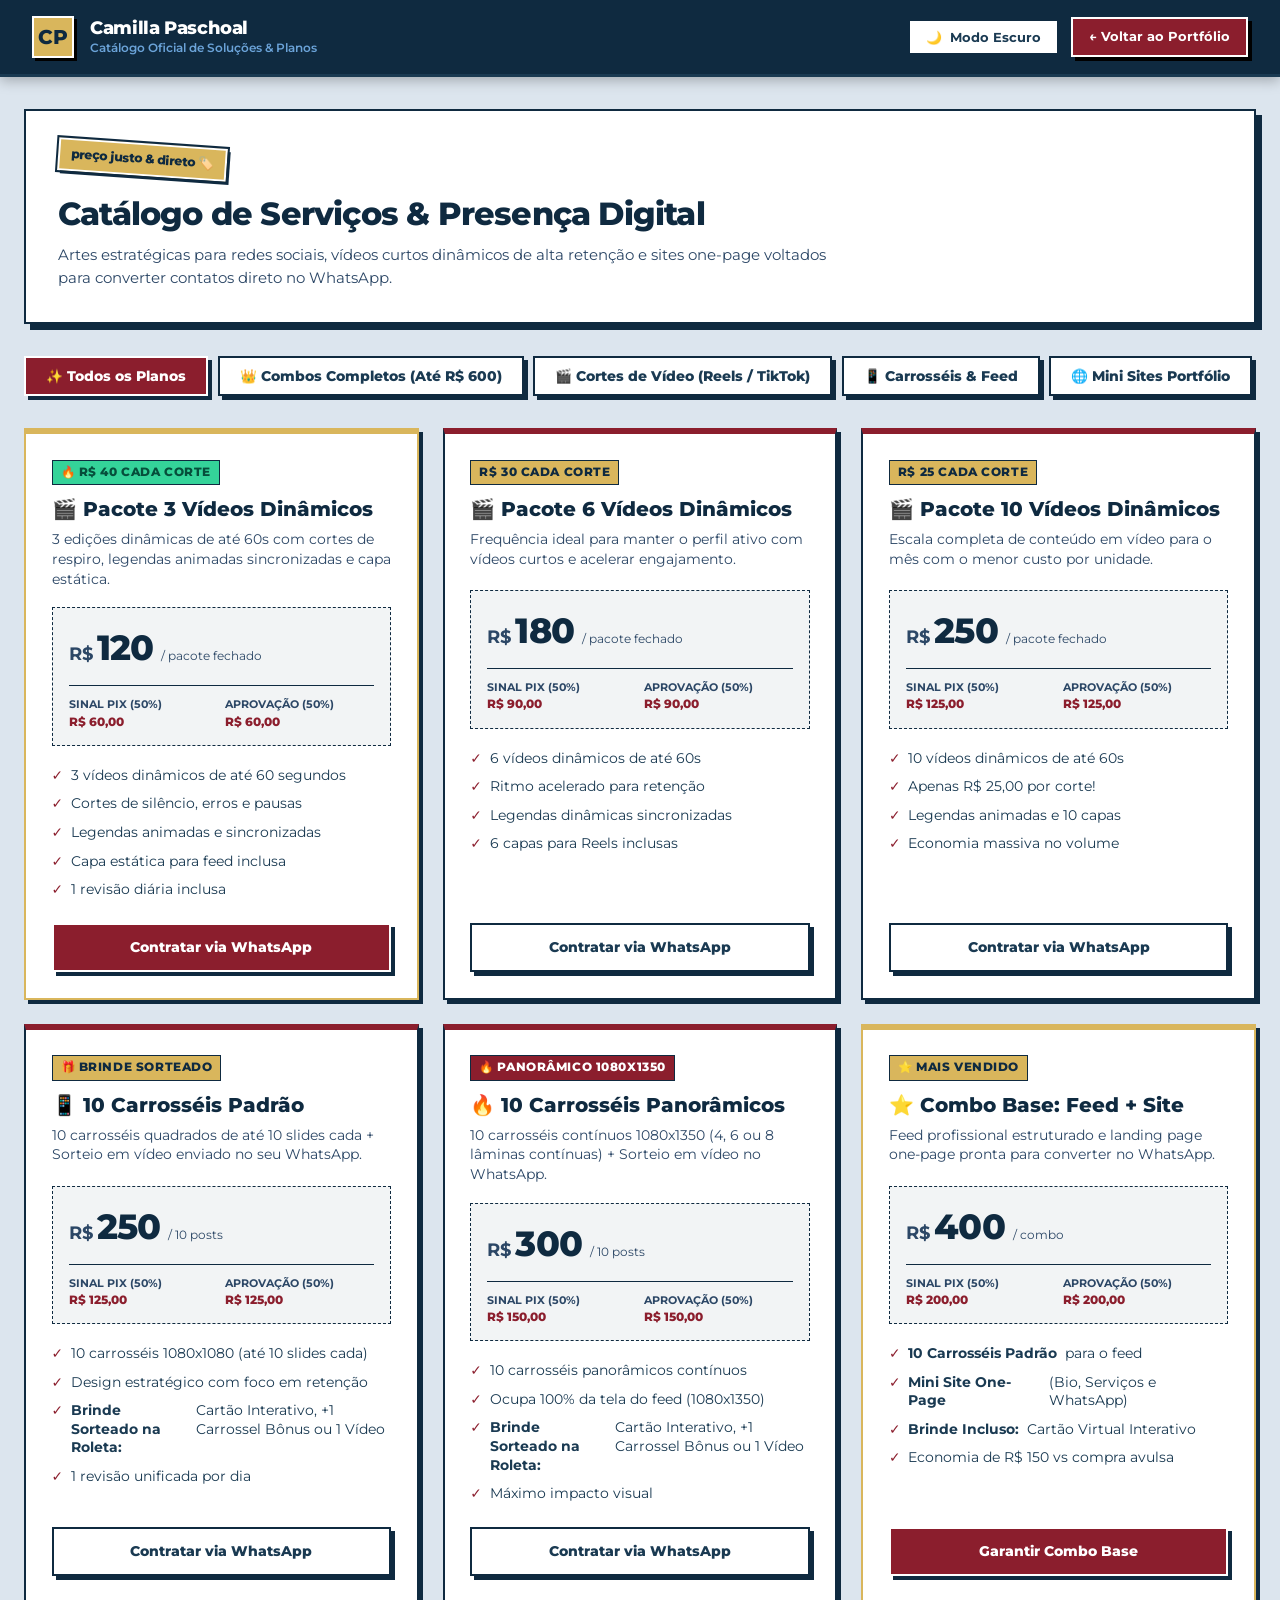
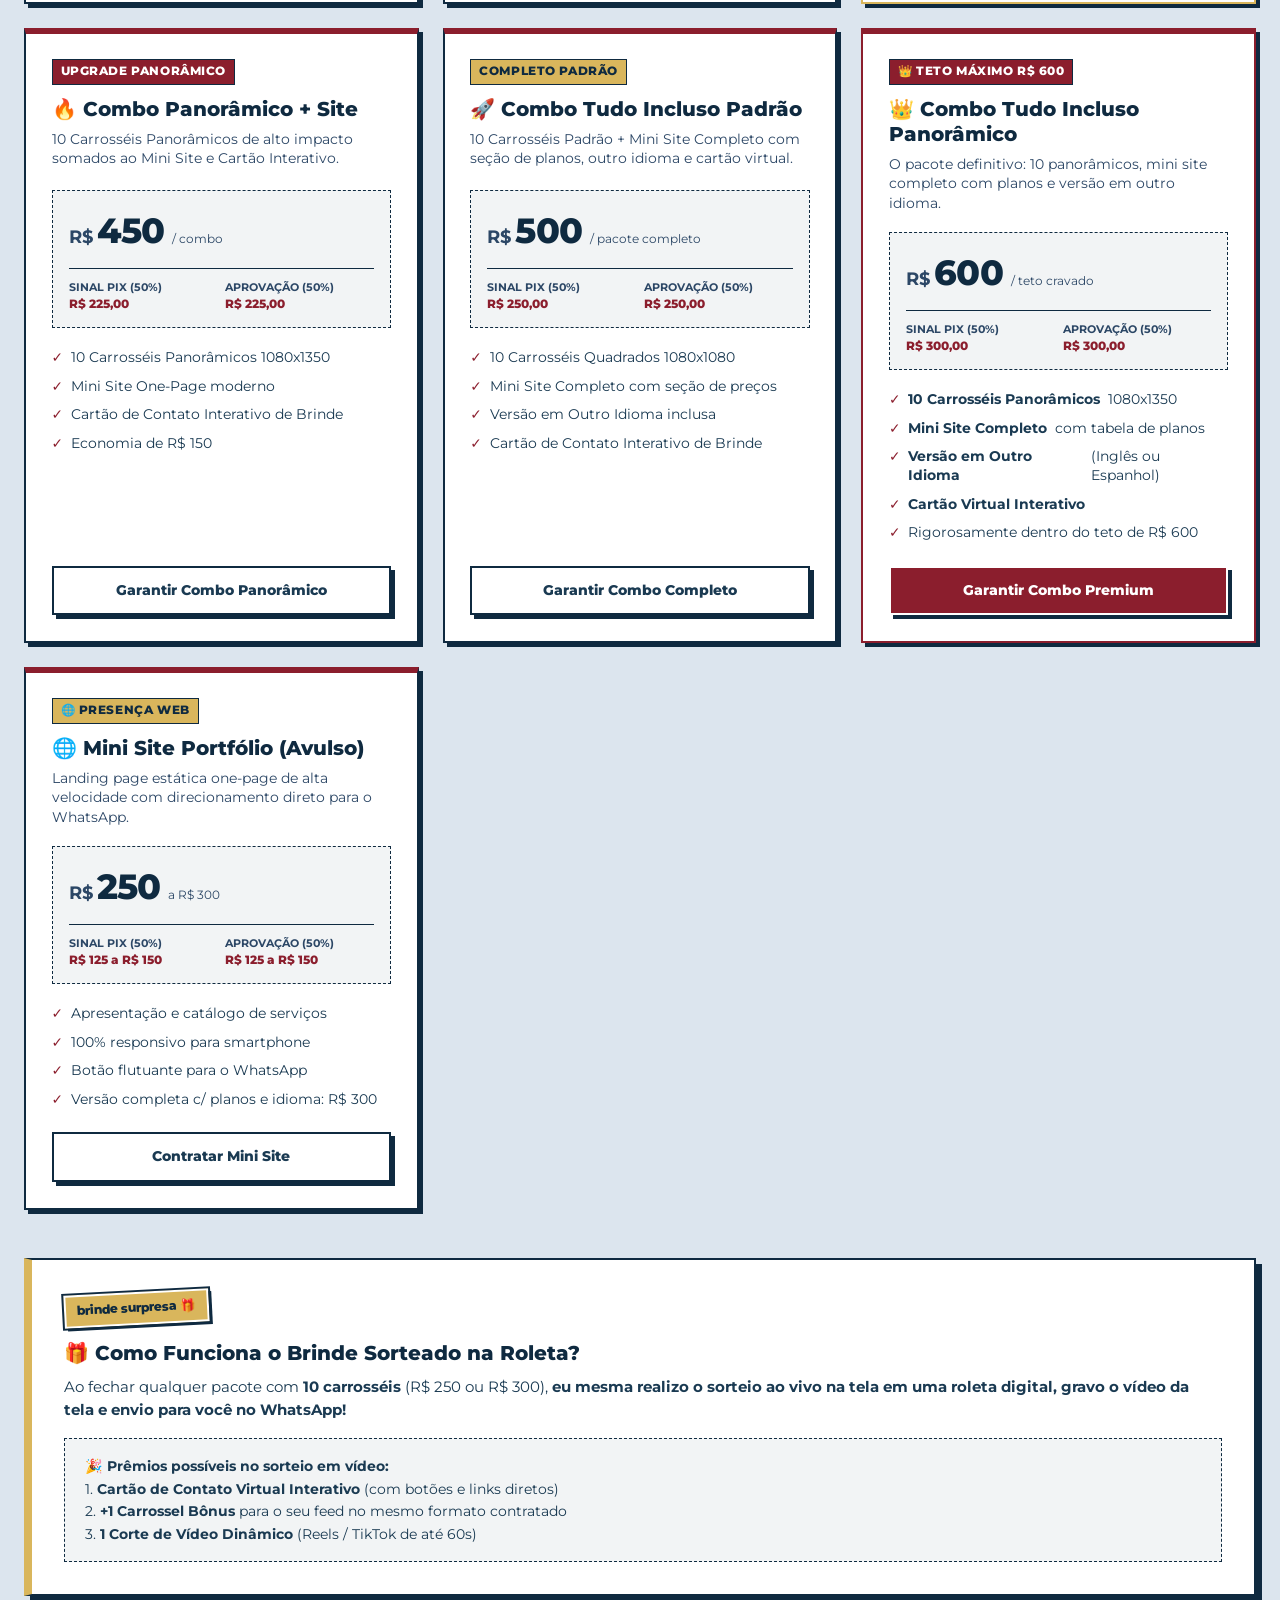
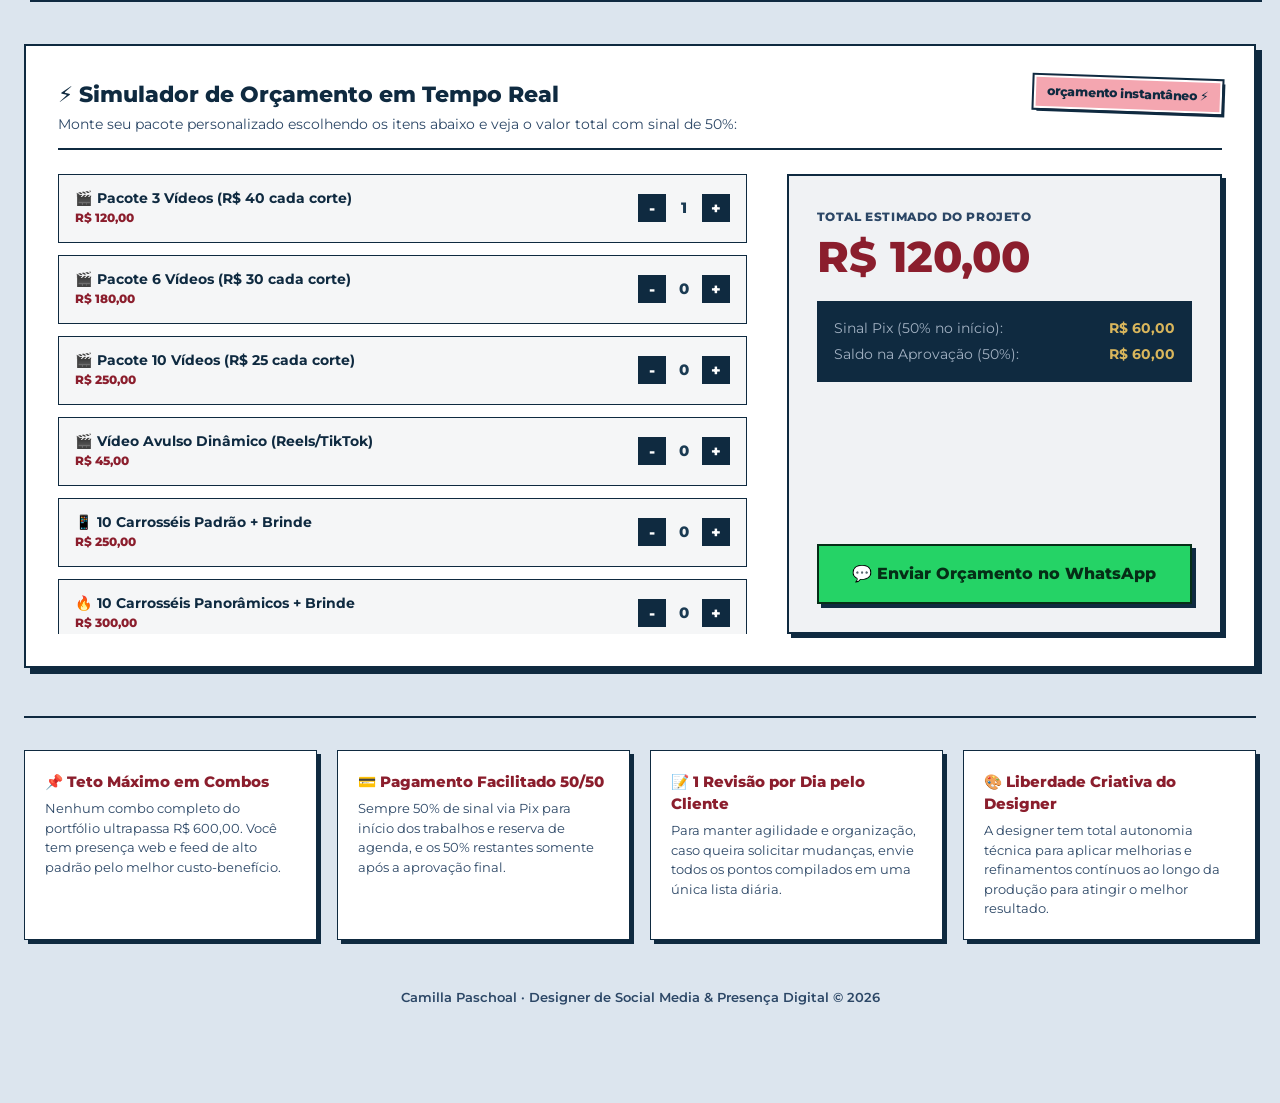
==== catalogo.html @ 2a105d69 "Atualiza site (10/11/2026 04:02)" ====
<!DOCTYPE html>
<html lang="pt-BR" data-theme="dark">
<head>
  <meta charset="UTF-8">
  <meta name="viewport" content="width=device-width, initial-scale=1.0">
  <title>Camilla Paschoal · Catálogo Oficial de Serviços & Planos</title>
    <link rel="icon" type="image/png" sizes="32x32" href="assets/favicon-32.png">
  <link rel="apple-touch-icon" href="assets/apple-touch-icon.png">
  <script>
    (function () {
      try {
        var tema = localStorage.getItem('tema');
        if (!tema) tema = window.matchMedia('(prefers-color-scheme: dark)').matches ? 'dark' : 'light';
        document.documentElement.setAttribute('data-theme', tema);
      } catch (e) {}
    })();
  </script>
  <link rel="preconnect" href="https://fonts.googleapis.com">
  <link rel="preconnect" href="https://fonts.gstatic.com" crossorigin>
  <link href="https://fonts.googleapis.com/css2?family=Montserrat:ital,wght@0,400;0,600;0,700;0,800;1,400;1,700&display=swap" rel="stylesheet">
  <style>
    /* ══════════════════════════════════════════════════════════════
       Identidade Visual Camilla Paschoal · Neobrutalismo Editorial
       ══════════════════════════════════════════════════════════════ */
    :root {
      --navy-900: #0F2A40;
      --navy-800: #1A3A52;
      --blue-700: #2C5282;
      --blue-500: #4A7BA7;
      --sky-400: #6BA3D8;
      --white: #FFFFFF;
      --wine-700: #8B1E2D;
      --wine-800: #6E1622;
      --sand-200: #F1E6C8;
      --sand-300: #E8D7A5;
      --gold-400: #D9B65C;
      --gray-100: #D9DEE4;
      --gray-200: #C8CED6;
      --gray-300: #AEB7C2;

      /* Modo Claro */
      --page-bg: #DCE5EE;
      --card-bg: #FFFFFF;
      --text: var(--navy-800);
      --text-muted: #2C4766;
      --heading: var(--navy-900);
      --accent: var(--wine-700);
      --border: var(--navy-900);
      --shadow-color: var(--navy-900);
      --shadow-sm: 4px 4px 0 var(--shadow-color);
      --shadow-md: 6px 6px 0 var(--shadow-color);
      --shadow-lg: 10px 10px 0 var(--shadow-color);
    }

    [data-theme='dark'] {
      --gray-100: #2A3340;
      --gray-200: #1F2730;
      --gray-300: #3A4656;

      --page-bg: #0D1622;
      --card-bg: #1B283A;
      --text: #DDE3EA;
      --text-muted: #A2B1C2;
      --heading: #FFFFFF;
      --accent: #E8808C;
      --border: #3A4B62;
      --shadow-color: #060B12;
      --shadow-sm: 4px 4px 0 var(--shadow-color);
      --shadow-md: 6px 6px 0 var(--shadow-color);
      --shadow-lg: 10px 10px 0 var(--shadow-color);
    }

    *, *::before, *::after {
      box-sizing: border-box;
      margin: 0;
      padding: 0;
      font-family: 'Montserrat', system-ui, -apple-system, sans-serif;
      border-radius: 0 !important; /* Estilo 100% geométrico reto do portfólio */
    }

    body {
      background-color: var(--page-bg);
      color: var(--text);
      min-height: 100vh;
      line-height: 1.5;
      transition: background-color 0.3s ease, color 0.3s ease;
      overflow-x: hidden;
    }

    /* ══ Barra Superior ══ */
    .top-bar {
      background: var(--navy-900);
      color: var(--white);
      border-bottom: 3px solid var(--navy-800);
      padding: 1rem 2rem;
      display: flex;
      align-items: center;
      justify-content: space-between;
      box-shadow: 0 4px 12px rgba(0,0,0,0.25);
    }

    .brand-group {
      display: flex;
      align-items: center;
      gap: 1rem;
    }

    .brand-logo-badge {
      width: 42px;
      height: 42px;
      background: var(--gold-400);
      color: var(--navy-900);
      font-weight: 800;
      font-size: 1.25rem;
      display: flex;
      align-items: center;
      justify-content: center;
      border: 2px solid var(--white);
      box-shadow: 3px 3px 0 #000;
    }

    .brand-text h1 {
      font-size: 1.15rem;
      font-weight: 800;
      color: #FFFFFF;
      letter-spacing: -0.02em;
      line-height: 1.2;
    }

    .brand-text p {
      font-size: 0.76rem;
      color: var(--sky-400);
      font-weight: 600;
    }

    .actions-group {
      display: flex;
      align-items: center;
      gap: 0.75rem;
    }

    .btn-brutal {
      display: inline-flex;
      align-items: center;
      gap: 0.5rem;
      background: var(--card-bg);
      color: var(--text);
      border: 2px solid var(--border);
      box-shadow: var(--shadow-sm);
      padding: 0.55rem 1rem;
      font-size: 0.8rem;
      font-weight: 700;
      text-decoration: none;
      cursor: pointer;
      transition: transform 0.15s ease, box-shadow 0.15s ease;
    }

    .btn-brutal:hover {
      transform: translate(-2px, -2px);
      box-shadow: var(--shadow-md);
    }

    .btn-brutal.primary {
      background: var(--wine-700);
      color: #FFFFFF;
      border-color: #FFFFFF;
      box-shadow: 4px 4px 0 #000;
    }

    .btn-brutal.gold {
      background: var(--gold-400);
      color: var(--navy-900);
      border-color: var(--navy-900);
    }

    /* ══ Stickers ══ */
    .sticker {
      display: inline-block;
      padding: 5px 11px;
      font-size: 0.78rem;
      font-weight: 800;
      white-space: nowrap;
      color: var(--navy-900);
      border: 2px solid #FFFFFF;
      outline: 2px solid var(--navy-900);
      box-shadow: 3px 3px 0 var(--navy-900);
      transform: rotate(var(--r, -3deg));
    }
    .sticker--amarelo { background: var(--gold-400); }
    .sticker--rosa { background: #F4A6B0; }
    .sticker--azul { background: var(--sky-400); }

    /* ══ Container ══ */
    .container {
      max-width: 1360px;
      margin: 2rem auto;
      padding: 0 1.5rem 4rem 1.5rem;
    }

    /* Header */
    .catalog-header {
      background: var(--card-bg);
      border: 2px solid var(--border);
      box-shadow: var(--shadow-md);
      padding: 2rem;
      margin-bottom: 2rem;
      display: flex;
      flex-direction: column;
      align-items: flex-start;
    }

    .catalog-header .sticker,
    .gift-banner .sticker {
      position: static !important;
      display: inline-block !important;
      margin-bottom: 14px !important;
    }

    .catalog-header h2 {
      font-size: 2rem;
      font-weight: 800;
      color: var(--heading);
      letter-spacing: -0.025em;
      margin-bottom: 0.4rem;
    }

    .catalog-header p {
      font-size: 0.95rem;
      color: var(--text-muted);
      max-width: 780px;
    }

    /* ══ Filtros de Categoria ══ */
    .filter-bar {
      display: flex;
      flex-wrap: wrap;
      gap: 0.6rem;
      margin-bottom: 2rem;
    }

    .filter-tab {
      background: var(--card-bg);
      border: 2px solid var(--border);
      box-shadow: var(--shadow-sm);
      color: var(--text);
      padding: 0.65rem 1.25rem;
      font-size: 0.85rem;
      font-weight: 800;
      cursor: pointer;
      transition: all 0.15s ease;
    }

    .filter-tab:hover {
      transform: translate(-2px, -2px);
      box-shadow: var(--shadow-md);
    }

    .filter-tab.active {
      background: var(--wine-700);
      color: #FFFFFF;
      border-color: #FFFFFF;
      box-shadow: 4px 4px 0 var(--shadow-color);
    }

    [data-theme='dark'] .filter-tab.active {
      background: var(--wine-700);
      color: #FFFFFF;
    }

    /* ══ Grade de Planos ══ */
    .plans-grid {
      display: grid;
      grid-template-columns: repeat(auto-fit, minmax(310px, 1fr));
      gap: 1.5rem;
      margin-bottom: 3rem;
    }

    .plan-card {
      background: var(--card-bg);
      border: 2px solid var(--border);
      border-top: 6px solid var(--wine-700);
      box-shadow: var(--shadow-sm);
      padding: 1.6rem;
      display: flex;
      flex-direction: column;
      position: relative;
      transition: transform 0.25s ease, box-shadow 0.25s ease;
    }

    .plan-card:hover {
      transform: translateY(-6px);
      box-shadow: var(--shadow-md);
    }

    .plan-card.featured {
      border-top-color: var(--gold-400);
      border-color: var(--gold-400);
    }

    .plan-card.sky {
      border-top-color: var(--sky-400);
    }

    .plan-card.sky:hover {
      border-color: var(--sky-400);
    }

    .plan-card.teto {
      border-top-color: var(--wine-700);
      border-color: var(--wine-700);
    }

    .plan-tag {
      display: inline-block;
      align-self: flex-start;
      font-size: 0.72rem;
      font-weight: 800;
      text-transform: uppercase;
      letter-spacing: 0.05em;
      padding: 3px 8px;
      background: var(--sand-200);
      color: var(--navy-900);
      margin-bottom: 12px;
      border: 1px solid var(--navy-900);
    }

    [data-theme='dark'] .plan-tag {
      background: var(--gray-300);
      color: #fff;
    }

    .plan-tag.green { background: #34d399; color: #064e3b; }
    .plan-tag.gold { background: var(--gold-400); color: var(--navy-900); }
    .plan-tag.wine { background: var(--wine-700); color: #fff; }

    .plan-title {
      font-size: 1.25rem;
      font-weight: 800;
      color: var(--heading);
      margin-bottom: 8px;
      line-height: 1.25;
    }

    .plan-desc {
      font-size: 0.88rem;
      color: var(--text-muted);
      margin-bottom: 18px;
      line-height: 1.4;
      min-height: 42px;
    }

    .plan-pricing-box {
      background: rgba(15, 42, 64, 0.05);
      border: 1px dashed var(--border);
      padding: 14px 16px;
      margin-bottom: 20px;
    }

    [data-theme='dark'] .plan-pricing-box {
      background: rgba(0, 0, 0, 0.25);
    }

    .pricing-main {
      display: flex;
      align-items: baseline;
      gap: 4px;
    }

    .pricing-main .currency {
      font-size: 1.1rem;
      font-weight: 700;
      color: var(--text-muted);
    }

    .pricing-main .amount {
      font-size: 2.2rem;
      font-weight: 800;
      color: var(--heading);
      letter-spacing: -0.02em;
    }

    .pricing-main .unit {
      font-size: 0.78rem;
      color: var(--text-muted);
      margin-left: 4px;
    }

    .plan-split {
      display: grid;
      grid-template-columns: 1fr 1fr;
      gap: 8px;
      margin-top: 10px;
      padding-top: 10px;
      border-top: 1px solid var(--border);
      font-size: 0.76rem;
    }

    .plan-split span {
      display: block;
    }

    .plan-split .lbl {
      color: var(--text-muted);
      font-size: 0.68rem;
      text-transform: uppercase;
      font-weight: 700;
    }

    .plan-split .val {
      font-weight: 800;
      color: var(--accent);
    }

    .features-list {
      list-style: none;
      padding: 0;
      margin: 0 0 24px 0;
      display: flex;
      flex-direction: column;
      gap: 10px;
      flex-grow: 1;
    }

    .features-list li {
      font-size: 0.86rem;
      color: var(--text);
      display: flex;
      align-items: flex-start;
      gap: 8px;
      line-height: 1.35;
    }

    .features-list .check {
      color: var(--wine-700);
      font-weight: 800;
      flex-shrink: 0;
    }

    [data-theme='dark'] .features-list .check {
      color: #E8808C;
    }

    .btn-hire {
      display: block;
      text-align: center;
      width: 100%;
      padding: 12px 16px;
      font-weight: 800;
      font-size: 0.9rem;
      text-decoration: none;
      border: 2px solid var(--border);
      box-shadow: var(--shadow-sm);
      cursor: pointer;
      transition: all 0.15s ease;
    }

    .btn-hire:hover {
      transform: translate(-2px, -2px);
      box-shadow: var(--shadow-md);
    }

    .btn-hire.primary {
      background: var(--wine-700);
      color: #FFFFFF;
      border-color: #FFFFFF;
    }

    .btn-hire.outline {
      background: var(--card-bg);
      color: var(--text);
    }

    /* ══ Banner de Sorteio de Brinde ══ */
    .gift-banner {
      background: var(--card-bg);
      border: 2px solid var(--border);
      border-left: 8px solid var(--gold-400);
      box-shadow: var(--shadow-md);
      padding: 2rem;
      margin-bottom: 3rem;
      position: relative;
    }

    .gift-banner h3 {
      font-size: 1.25rem;
      font-weight: 800;
      color: var(--heading);
      margin-bottom: 0.5rem;
    }

    .gift-banner p {
      font-size: 0.92rem;
      color: var(--text);
      line-height: 1.55;
      margin-bottom: 1rem;
    }

    .gift-list {
      background: rgba(15, 42, 64, 0.05);
      border: 1px dashed var(--border);
      padding: 1rem 1.25rem;
      font-size: 0.88rem;
      line-height: 1.6;
    }

    [data-theme='dark'] .gift-list {
      background: rgba(0, 0, 0, 0.2);
    }

    /* ══ Calculadora Interativa de Orçamento ══ */
    .sim-section {
      background: var(--card-bg);
      border: 2px solid var(--border);
      box-shadow: var(--shadow-md);
      padding: 2rem;
      margin-bottom: 3rem;
    }

    .sim-header {
      margin-bottom: 1.5rem;
      padding-bottom: 0.75rem;
      border-bottom: 2px solid var(--border);
    }

    .sim-header h3 {
      font-size: 1.35rem;
      font-weight: 800;
      color: var(--heading);
    }

    .sim-grid {
      display: grid;
      grid-template-columns: 1.6fr 1fr;
      gap: 2rem;
    }

    @media (max-width: 900px) {
      .sim-grid {
        grid-template-columns: 1fr;
      }
    }

    .sim-items {
      display: flex;
      flex-direction: column;
      gap: 0.75rem;
      max-height: 460px;
      overflow-y: auto;
      padding-right: 0.5rem;
    }

    .sim-item-row {
      display: flex;
      justify-content: space-between;
      align-items: center;
      background: rgba(15, 42, 64, 0.04);
      border: 1px solid var(--border);
      padding: 0.85rem 1rem;
    }

    [data-theme='dark'] .sim-item-row {
      background: rgba(0, 0, 0, 0.2);
    }

    .sim-item-title {
      font-size: 0.88rem;
      font-weight: 700;
      color: var(--heading);
    }

    .sim-item-price {
      font-size: 0.78rem;
      color: var(--accent);
      font-weight: 800;
    }

    .counter {
      display: flex;
      align-items: center;
      gap: 0.5rem;
    }

    .counter-btn {
      width: 28px;
      height: 28px;
      background: var(--navy-900);
      color: #fff;
      border: 1px solid var(--border);
      font-size: 1rem;
      font-weight: 800;
      display: flex;
      align-items: center;
      justify-content: center;
      cursor: pointer;
    }

    .counter-btn:hover {
      background: var(--wine-700);
    }

    .counter-val {
      font-size: 0.95rem;
      font-weight: 800;
      min-width: 20px;
      text-align: center;
    }

    .sim-summary {
      background: rgba(15, 42, 64, 0.06);
      border: 2px solid var(--border);
      box-shadow: var(--shadow-sm);
      padding: 1.75rem;
      display: flex;
      flex-direction: column;
      justify-content: space-between;
    }

    [data-theme='dark'] .sim-summary {
      background: rgba(0, 0, 0, 0.3);
    }

    .sim-total-num {
      font-size: 2.7rem;
      font-weight: 800;
      color: var(--accent);
      margin: 0.35rem 0 1.25rem 0;
      line-height: 1.1;
    }

    .sim-split-card {
      background: var(--navy-900);
      color: #fff;
      padding: 1rem;
      border: 1px solid var(--border);
      margin-bottom: 1.5rem;
      font-size: 0.85rem;
    }

    .btn-whatsapp-send {
      display: block;
      text-align: center;
      background: #25D366;
      color: #052E16;
      font-weight: 800;
      font-size: 1rem;
      padding: 1rem;
      text-decoration: none;
      border: 2px solid #052E16;
      box-shadow: var(--shadow-sm);
      transition: all 0.15s ease;
    }

    .btn-whatsapp-send:hover {
      transform: translate(-2px, -2px);
      box-shadow: var(--shadow-md);
      background: #22c55e;
    }

    /* Políticas e Regras */
    .policy-box {
      border-top: 2px solid var(--border);
      padding-top: 2rem;
      margin-top: 2rem;
    }

    .policy-grid {
      display: grid;
      grid-template-columns: repeat(auto-fit, minmax(260px, 1fr));
      gap: 1.25rem;
    }

    .policy-card {
      background: var(--card-bg);
      border: 1px solid var(--border);
      box-shadow: var(--shadow-sm);
      padding: 1.25rem;
    }

    .policy-title {
      font-size: 0.92rem;
      font-weight: 800;
      color: var(--accent);
      margin-bottom: 0.4rem;
    }

    .policy-text {
      font-size: 0.84rem;
      color: var(--text-muted);
      line-height: 1.45;
    }

    footer {
      text-align: center;
      margin-top: 3rem;
      font-size: 0.82rem;
      color: var(--text-muted);
      font-weight: 600;
    }
  </style>
</head>
<body>

  <!-- Barra Superior -->
  <header class="top-bar">
    <div class="brand-group">
      <div class="brand-logo-badge">CP</div>
      <div class="brand-text">
        <h1>Camilla Paschoal</h1>
        <p>Catálogo Oficial de Soluções & Planos</p>
      </div>
    </div>

    <div class="actions-group">
      <button class="btn-brutal" id="themeBtn" onclick="toggleTheme()" title="Trocar Tema">
        <span id="themeIcon">☀️</span> <span id="themeLabel">Modo Claro</span>
      </button>
      <a href="index.html" class="btn-brutal primary">← Voltar ao Portfólio</a>
    </div>
  </header>

  <div class="container">

    <!-- Cabeçalho -->
    <div class="catalog-header">
      <span class="sticker sticker--amarelo" style="--r:4deg; position:absolute; top:-12px; right:20px;" aria-hidden="true">preço justo & direto 🏷️</span>
      <h2>Catálogo de Serviços & Presença Digital</h2>
      <p>Artes estratégicas para redes sociais, vídeos curtos dinâmicos de alta retenção e sites one-page voltados para converter contatos direto no WhatsApp.</p>
    </div>

    <!-- Filtros de Categoria -->
    <div class="filter-bar">
      <button class="filter-tab active" onclick="filterPlans('all')">✨ Todos os Planos</button>
      <button class="filter-tab" onclick="filterPlans('combos')">👑 Combos Completos (Até R$ 600)</button>
      <button class="filter-tab" onclick="filterPlans('videos')">🎬 Cortes de Vídeo (Reels / TikTok)</button>
      <button class="filter-tab" onclick="filterPlans('feed')">📱 Carrosséis & Feed</button>
      <button class="filter-tab" onclick="filterPlans('web')">🌐 Mini Sites Portfólio</button>
    </div>

    <!-- Grade de Planos -->
    <div class="plans-grid" id="plansGrid">

      <!-- PLANO 1: Pacote 3 Vídeos -->
      <article class="plan-card featured" data-category="videos">
        <span class="plan-tag green">🔥 R$ 40 cada corte</span>
        <h3 class="plan-title">🎬 Pacote 3 Vídeos Dinâmicos</h3>
        <p class="plan-desc">3 edições dinâmicas de até 60s com cortes de respiro, legendas animadas sincronizadas e capa estática.</p>
        
        <div class="plan-pricing-box">
          <div class="pricing-main">
            <span class="currency">R$</span>
            <span class="amount">120</span>
            <span class="unit">/ pacote fechado</span>
          </div>
          <div class="plan-split">
            <div>
              <span class="lbl">Sinal Pix (50%)</span>
              <span class="val">R$ 60,00</span>
            </div>
            <div>
              <span class="lbl">Aprovação (50%)</span>
              <span class="val">R$ 60,00</span>
            </div>
          </div>
        </div>

        <ul class="features-list">
          <li><span class="check">✓</span> 3 vídeos dinâmicos de até 60 segundos</li>
          <li><span class="check">✓</span> Cortes de silêncio, erros e pausas</li>
          <li><span class="check">✓</span> Legendas animadas e sincronizadas</li>
          <li><span class="check">✓</span> Capa estática para feed inclusa</li>
          <li><span class="check">✓</span> 1 revisão diária inclusa</li>
        </ul>

        <a href="https://wa.me/5521982566564?text=Ol%C3%A1%20Camilla!%20Gostaria%20de%20contratar%20o%20Pacote%20de%203%20V%C3%ADdeos%20(R$%20120)." target="_blank" rel="noopener noreferrer" class="btn-hire primary">Contratar via WhatsApp</a>
      </article>

      <!-- PLANO 2: Pacote 6 Vídeos -->
      <article class="plan-card" data-category="videos">
        <span class="plan-tag gold">R$ 30 cada corte</span>
        <h3 class="plan-title">🎬 Pacote 6 Vídeos Dinâmicos</h3>
        <p class="plan-desc">Frequência ideal para manter o perfil ativo com vídeos curtos e acelerar engajamento.</p>
        
        <div class="plan-pricing-box">
          <div class="pricing-main">
            <span class="currency">R$</span>
            <span class="amount">180</span>
            <span class="unit">/ pacote fechado</span>
          </div>
          <div class="plan-split">
            <div>
              <span class="lbl">Sinal Pix (50%)</span>
              <span class="val">R$ 90,00</span>
            </div>
            <div>
              <span class="lbl">Aprovação (50%)</span>
              <span class="val">R$ 90,00</span>
            </div>
          </div>
        </div>

        <ul class="features-list">
          <li><span class="check">✓</span> 6 vídeos dinâmicos de até 60s</li>
          <li><span class="check">✓</span> Ritmo acelerado para retenção</li>
          <li><span class="check">✓</span> Legendas dinâmicas sincronizadas</li>
          <li><span class="check">✓</span> 6 capas para Reels inclusas</li>
        </ul>

        <a href="https://wa.me/5521982566564?text=Ol%C3%A1%20Camilla!%20Gostaria%20de%20contratar%20o%20Pacote%20de%206%20V%C3%ADdeos%20(R$%20180)." target="_blank" rel="noopener noreferrer" class="btn-hire outline">Contratar via WhatsApp</a>
      </article>

      <!-- PLANO 3: Pacote 10 Vídeos -->
      <article class="plan-card" data-category="videos">
        <span class="plan-tag gold">R$ 25 cada corte</span>
        <h3 class="plan-title">🎬 Pacote 10 Vídeos Dinâmicos</h3>
        <p class="plan-desc">Escala completa de conteúdo em vídeo para o mês com o menor custo por unidade.</p>
        
        <div class="plan-pricing-box">
          <div class="pricing-main">
            <span class="currency">R$</span>
            <span class="amount">250</span>
            <span class="unit">/ pacote fechado</span>
          </div>
          <div class="plan-split">
            <div>
              <span class="lbl">Sinal Pix (50%)</span>
              <span class="val">R$ 125,00</span>
            </div>
            <div>
              <span class="lbl">Aprovação (50%)</span>
              <span class="val">R$ 125,00</span>
            </div>
          </div>
        </div>

        <ul class="features-list">
          <li><span class="check">✓</span> 10 vídeos dinâmicos de até 60s</li>
          <li><span class="check">✓</span> Apenas R$ 25,00 por corte!</li>
          <li><span class="check">✓</span> Legendas animadas e 10 capas</li>
          <li><span class="check">✓</span> Economia massiva no volume</li>
        </ul>

        <a href="https://wa.me/5521982566564?text=Ol%C3%A1%20Camilla!%20Gostaria%20de%20contratar%20o%20Pacote%20de%2010%20V%C3%ADdeos%20(R$%20250)." target="_blank" rel="noopener noreferrer" class="btn-hire outline">Contratar via WhatsApp</a>
      </article>

      <!-- PLANO 4: 10 Carrosséis Padrão + Brinde Sorteado -->
      <article class="plan-card" data-category="feed">
        <span class="plan-tag gold">🎁 Brinde Sorteado</span>
        <h3 class="plan-title">📱 10 Carrosséis Padrão</h3>
        <p class="plan-desc">10 carrosséis quadrados de até 10 slides cada + Sorteio em vídeo enviado no seu WhatsApp.</p>
        
        <div class="plan-pricing-box">
          <div class="pricing-main">
            <span class="currency">R$</span>
            <span class="amount">250</span>
            <span class="unit">/ 10 posts</span>
          </div>
          <div class="plan-split">
            <div>
              <span class="lbl">Sinal Pix (50%)</span>
              <span class="val">R$ 125,00</span>
            </div>
            <div>
              <span class="lbl">Aprovação (50%)</span>
              <span class="val">R$ 125,00</span>
            </div>
          </div>
        </div>

        <ul class="features-list">
          <li><span class="check">✓</span> 10 carrosséis 1080x1080 (até 10 slides cada)</li>
          <li><span class="check">✓</span> Design estratégico com foco em retenção</li>
          <li><span class="check">✓</span> <strong>Brinde Sorteado na Roleta:</strong> Cartão Interativo, +1 Carrossel Bônus ou 1 Vídeo</li>
          <li><span class="check">✓</span> 1 revisão unificada por dia</li>
        </ul>

        <a href="https://wa.me/5521982566564?text=Ol%C3%A1%20Camilla!%20Gostaria%20de%20contratar%2010%20Carross%C3%A9is%20Padr%C3%A3o%20(R$%20250)." target="_blank" rel="noopener noreferrer" class="btn-hire outline">Contratar via WhatsApp</a>
      </article>

      <!-- PLANO 5: 10 Carrosséis Panorâmicos + Brinde Sorteado -->
      <article class="plan-card" data-category="feed">
        <span class="plan-tag wine">🔥 Panorâmico 1080x1350</span>
        <h3 class="plan-title">🔥 10 Carrosséis Panorâmicos</h3>
        <p class="plan-desc">10 carrosséis contínuos 1080x1350 (4, 6 ou 8 lâminas contínuas) + Sorteio em vídeo no WhatsApp.</p>
        
        <div class="plan-pricing-box">
          <div class="pricing-main">
            <span class="currency">R$</span>
            <span class="amount">300</span>
            <span class="unit">/ 10 posts</span>
          </div>
          <div class="plan-split">
            <div>
              <span class="lbl">Sinal Pix (50%)</span>
              <span class="val">R$ 150,00</span>
            </div>
            <div>
              <span class="lbl">Aprovação (50%)</span>
              <span class="val">R$ 150,00</span>
            </div>
          </div>
        </div>

        <ul class="features-list">
          <li><span class="check">✓</span> 10 carrosséis panorâmicos contínuos</li>
          <li><span class="check">✓</span> Ocupa 100% da tela do feed (1080x1350)</li>
          <li><span class="check">✓</span> <strong>Brinde Sorteado na Roleta:</strong> Cartão Interativo, +1 Carrossel Bônus ou 1 Vídeo</li>
          <li><span class="check">✓</span> Máximo impacto visual</li>
        </ul>

        <a href="https://wa.me/5521982566564?text=Ol%C3%A1%20Camilla!%20Gostaria%20de%20contratar%2010%20Carross%C3%A9is%20Panor%C3%A2micos%20(R$%20300)." target="_blank" rel="noopener noreferrer" class="btn-hire outline">Contratar via WhatsApp</a>
      </article>

      <!-- PLANO 6: Combo Base -->
      <article class="plan-card featured" data-category="combos">
        <span class="plan-tag gold">⭐ Mais Vendido</span>
        <h3 class="plan-title">⭐ Combo Base: Feed + Site</h3>
        <p class="plan-desc">Feed profissional estruturado e landing page one-page pronta para converter no WhatsApp.</p>
        
        <div class="plan-pricing-box">
          <div class="pricing-main">
            <span class="currency">R$</span>
            <span class="amount">400</span>
            <span class="unit">/ combo</span>
          </div>
          <div class="plan-split">
            <div>
              <span class="lbl">Sinal Pix (50%)</span>
              <span class="val">R$ 200,00</span>
            </div>
            <div>
              <span class="lbl">Aprovação (50%)</span>
              <span class="val">R$ 200,00</span>
            </div>
          </div>
        </div>

        <ul class="features-list">
          <li><span class="check">✓</span> <strong>10 Carrosséis Padrão</strong> para o feed</li>
          <li><span class="check">✓</span> <strong>Mini Site One-Page</strong> (Bio, Serviços e WhatsApp)</li>
          <li><span class="check">✓</span> <strong>Brinde Incluso:</strong> Cartão Virtual Interativo</li>
          <li><span class="check">✓</span> Economia de R$ 150 vs compra avulsa</li>
        </ul>

        <a href="https://wa.me/5521982566564?text=Ol%C3%A1%20Camilla!%20Quero%20o%20Combo%20Base%20(Feed%20%2B%20Site%20-%20R$%20400)." target="_blank" rel="noopener noreferrer" class="btn-hire primary">Garantir Combo Base</a>
      </article>

      <!-- PLANO 7: Combo Base Panorâmico -->
      <article class="plan-card" data-category="combos">
        <span class="plan-tag wine">Upgrade Panorâmico</span>
        <h3 class="plan-title">🔥 Combo Panorâmico + Site</h3>
        <p class="plan-desc">10 Carrosséis Panorâmicos de alto impacto somados ao Mini Site e Cartão Interativo.</p>
        
        <div class="plan-pricing-box">
          <div class="pricing-main">
            <span class="currency">R$</span>
            <span class="amount">450</span>
            <span class="unit">/ combo</span>
          </div>
          <div class="plan-split">
            <div>
              <span class="lbl">Sinal Pix (50%)</span>
              <span class="val">R$ 225,00</span>
            </div>
            <div>
              <span class="lbl">Aprovação (50%)</span>
              <span class="val">R$ 225,00</span>
            </div>
          </div>
        </div>

        <ul class="features-list">
          <li><span class="check">✓</span> 10 Carrosséis Panorâmicos 1080x1350</li>
          <li><span class="check">✓</span> Mini Site One-Page moderno</li>
          <li><span class="check">✓</span> Cartão de Contato Interativo de Brinde</li>
          <li><span class="check">✓</span> Economia de R$ 150</li>
        </ul>

        <a href="https://wa.me/5521982566564?text=Ol%C3%A1%20Camilla!%20Quero%20o%20Combo%20Panor%C3%A2mico%20%2B%20Site%20(R$%20450)." target="_blank" rel="noopener noreferrer" class="btn-hire outline">Garantir Combo Panorâmico</a>
      </article>

      <!-- PLANO 8: Combo Tudo Incluso Padrão -->
      <article class="plan-card" data-category="combos">
        <span class="plan-tag gold">Completo Padrão</span>
        <h3 class="plan-title">🚀 Combo Tudo Incluso Padrão</h3>
        <p class="plan-desc">10 Carrosséis Padrão + Mini Site Completo com seção de planos, outro idioma e cartão virtual.</p>
        
        <div class="plan-pricing-box">
          <div class="pricing-main">
            <span class="currency">R$</span>
            <span class="amount">500</span>
            <span class="unit">/ pacote completo</span>
          </div>
          <div class="plan-split">
            <div>
              <span class="lbl">Sinal Pix (50%)</span>
              <span class="val">R$ 250,00</span>
            </div>
            <div>
              <span class="lbl">Aprovação (50%)</span>
              <span class="val">R$ 250,00</span>
            </div>
          </div>
        </div>

        <ul class="features-list">
          <li><span class="check">✓</span> 10 Carrosséis Quadrados 1080x1080</li>
          <li><span class="check">✓</span> Mini Site Completo com seção de preços</li>
          <li><span class="check">✓</span> Versão em Outro Idioma inclusa</li>
          <li><span class="check">✓</span> Cartão de Contato Interativo de Brinde</li>
        </ul>

        <a href="https://wa.me/5521982566564?text=Ol%C3%A1%20Camilla!%20Quero%20o%20Combo%20Tudo%20Incluso%20Padr%C3%A3o%20(R$%20500)." target="_blank" rel="noopener noreferrer" class="btn-hire outline">Garantir Combo Completo</a>
      </article>

      <!-- PLANO 9: Combo Tudo Incluso Panorâmico (TETO R$ 600) -->
      <article class="plan-card teto" data-category="combos">
        <span class="plan-tag wine">👑 TETO MÁXIMO R$ 600</span>
        <h3 class="plan-title">👑 Combo Tudo Incluso Panorâmico</h3>
        <p class="plan-desc">O pacote definitivo: 10 panorâmicos, mini site completo com planos e versão em outro idioma.</p>
        
        <div class="plan-pricing-box">
          <div class="pricing-main">
            <span class="currency">R$</span>
            <span class="amount">600</span>
            <span class="unit">/ teto cravado</span>
          </div>
          <div class="plan-split">
            <div>
              <span class="lbl">Sinal Pix (50%)</span>
              <span class="val">R$ 300,00</span>
            </div>
            <div>
              <span class="lbl">Aprovação (50%)</span>
              <span class="val">R$ 300,00</span>
            </div>
          </div>
        </div>

        <ul class="features-list">
          <li><span class="check">✓</span> <strong>10 Carrosséis Panorâmicos</strong> 1080x1350</li>
          <li><span class="check">✓</span> <strong>Mini Site Completo</strong> com tabela de planos</li>
          <li><span class="check">✓</span> <strong>Versão em Outro Idioma</strong> (Inglês ou Espanhol)</li>
          <li><span class="check">✓</span> <strong>Cartão Virtual Interativo</strong></li>
          <li><span class="check">✓</span> Rigorosamente dentro do teto de R$ 600</li>
        </ul>

        <a href="https://wa.me/5521982566564?text=Ol%C3%A1%20Camilla!%20Quero%20o%20Combo%20Tudo%20Incluso%20Panor%C3%A2mico%20(TETO%20R$%20600)." target="_blank" rel="noopener noreferrer" class="btn-hire primary">Garantir Combo Premium</a>
      </article>

      <!-- PLANO 9: Mini Site Avulso -->
      <article class="plan-card" data-category="web">
        <span class="plan-tag gold">🌐 Presença Web</span>
        <h3 class="plan-title">🌐 Mini Site Portfólio (Avulso)</h3>
        <p class="plan-desc">Landing page estática one-page de alta velocidade com direcionamento direto para o WhatsApp.</p>
        
        <div class="plan-pricing-box">
          <div class="pricing-main">
            <span class="currency">R$</span>
            <span class="amount">250</span>
            <span class="unit">a R$ 300</span>
          </div>
          <div class="plan-split">
            <div>
              <span class="lbl">Sinal Pix (50%)</span>
              <span class="val">R$ 125 a R$ 150</span>
            </div>
            <div>
              <span class="lbl">Aprovação (50%)</span>
              <span class="val">R$ 125 a R$ 150</span>
            </div>
          </div>
        </div>

        <ul class="features-list">
          <li><span class="check">✓</span> Apresentação e catálogo de serviços</li>
          <li><span class="check">✓</span> 100% responsivo para smartphone</li>
          <li><span class="check">✓</span> Botão flutuante para o WhatsApp</li>
          <li><span class="check">✓</span> Versão completa c/ planos e idioma: R$ 300</li>
        </ul>

        <a href="https://wa.me/5521982566564?text=Ol%C3%A1%20Camilla!%20Gostaria%20de%20criar%20um%20Mini%20Site%20Portf%C3%B3lio." target="_blank" rel="noopener noreferrer" class="btn-hire outline">Contratar Mini Site</a>
      </article>

    </div>

    <!-- Banner da Roleta de Brindes -->
    <div class="gift-banner">
      <span class="sticker sticker--amarelo" style="--r:-3deg; position:absolute; top:-12px; right:20px;">brinde surpresa 🎁</span>
      <h3>🎁 Como Funciona o Brinde Sorteado na Roleta?</h3>
      <p>Ao fechar qualquer pacote com <strong>10 carrosséis</strong> (R$ 250 ou R$ 300), <strong>eu mesma realizo o sorteio ao vivo na tela em uma roleta digital, gravo o vídeo da tela e envio para você no WhatsApp!</strong></p>
      
      <div class="gift-list">
        <strong>🎉 Prêmios possíveis no sorteio em vídeo:</strong><br>
        1. <strong>Cartão de Contato Virtual Interativo</strong> (com botões e links diretos)<br>
        2. <strong>+1 Carrossel Bônus</strong> para o seu feed no mesmo formato contratado<br>
        3. <strong>1 Corte de Vídeo Dinâmico</strong> (Reels / TikTok de até 60s)
      </div>
    </div>

    <!-- Calculadora Interativa de Orçamento -->
    <div class="sim-section">
      <div class="sim-header">
        <span class="sticker sticker--rosa" style="--r:2deg; float:right;">orçamento instantâneo ⚡</span>
        <h3>⚡ Simulador de Orçamento em Tempo Real</h3>
        <p style="font-size:0.88rem; color:var(--text-muted); margin-top:4px;">Monte seu pacote personalizado escolhendo os itens abaixo e veja o valor total com sinal de 50%:</p>
      </div>

      <div class="sim-grid">
        <div class="sim-items">

          <div class="sim-item-row">
            <div>
              <div class="sim-item-title">🎬 Pacote 3 Vídeos (R$ 40 cada corte)</div>
              <div class="sim-item-price">R$ 120,00</div>
            </div>
            <div class="counter">
              <button class="counter-btn" onclick="updateSim('v3', -1)">-</button>
              <span class="counter-val" id="qty-v3">1</span>
              <button class="counter-btn" onclick="updateSim('v3', 1)">+</button>
            </div>
          </div>

          <div class="sim-item-row">
            <div>
              <div class="sim-item-title">🎬 Pacote 6 Vídeos (R$ 30 cada corte)</div>
              <div class="sim-item-price">R$ 180,00</div>
            </div>
            <div class="counter">
              <button type="button" class="counter-btn" onclick="updateSim('v6', -1)">-</button>
              <span class="counter-val" id="qty-v6">0</span>
              <button type="button" class="counter-btn" onclick="updateSim('v6', 1)">+</button>
            </div>
          </div>

          <div class="sim-item-row">
            <div>
              <div class="sim-item-title">🎬 Pacote 10 Vídeos (R$ 25 cada corte)</div>
              <div class="sim-item-price">R$ 250,00</div>
            </div>
            <div class="counter">
              <button type="button" class="counter-btn" onclick="updateSim('v10', -1)">-</button>
              <span class="counter-val" id="qty-v10">0</span>
              <button type="button" class="counter-btn" onclick="updateSim('v10', 1)">+</button>
            </div>
          </div>

          <div class="sim-item-row">
            <div>
              <div class="sim-item-title">🎬 Vídeo Avulso Dinâmico (Reels/TikTok)</div>
              <div class="sim-item-price">R$ 45,00</div>
            </div>
            <div class="counter">
              <button class="counter-btn" onclick="updateSim('v1', -1)">-</button>
              <span class="counter-val" id="qty-v1">0</span>
              <button class="counter-btn" onclick="updateSim('v1', 1)">+</button>
            </div>
          </div>

          <div class="sim-item-row">
            <div>
              <div class="sim-item-title">📱 10 Carrosséis Padrão + Brinde</div>
              <div class="sim-item-price">R$ 250,00</div>
            </div>
            <div class="counter">
              <button class="counter-btn" onclick="updateSim('c10p', -1)">-</button>
              <span class="counter-val" id="qty-c10p">0</span>
              <button class="counter-btn" onclick="updateSim('c10p', 1)">+</button>
            </div>
          </div>

          <div class="sim-item-row">
            <div>
              <div class="sim-item-title">🔥 10 Carrosséis Panorâmicos + Brinde</div>
              <div class="sim-item-price">R$ 300,00</div>
            </div>
            <div class="counter">
              <button class="counter-btn" onclick="updateSim('c10pano', -1)">-</button>
              <span class="counter-val" id="qty-c10pano">0</span>
              <button class="counter-btn" onclick="updateSim('c10pano', 1)">+</button>
            </div>
          </div>

          <div class="sim-item-row">
            <div>
              <div class="sim-item-title">⭐ Combo Base: 10 Carrosséis + Mini Site</div>
              <div class="sim-item-price">R$ 400,00</div>
            </div>
            <div class="counter">
              <button type="button" class="counter-btn" onclick="updateSim('comboBase', -1)">-</button>
              <span class="counter-val" id="qty-comboBase">0</span>
              <button type="button" class="counter-btn" onclick="updateSim('comboBase', 1)">+</button>
            </div>
          </div>

          <div class="sim-item-row">
            <div>
              <div class="sim-item-title">🔥 Combo Panorâmico + Mini Site</div>
              <div class="sim-item-price">R$ 450,00</div>
            </div>
            <div class="counter">
              <button type="button" class="counter-btn" onclick="updateSim('comboPano', -1)">-</button>
              <span class="counter-val" id="qty-comboPano">0</span>
              <button type="button" class="counter-btn" onclick="updateSim('comboPano', 1)">+</button>
            </div>
          </div>

          <div class="sim-item-row">
            <div>
              <div class="sim-item-title">🚀 Combo Tudo Incluso Padrão</div>
              <div class="sim-item-price">R$ 500,00</div>
            </div>
            <div class="counter">
              <button type="button" class="counter-btn" onclick="updateSim('comboTudoPadrao', -1)">-</button>
              <span class="counter-val" id="qty-comboTudoPadrao">0</span>
              <button type="button" class="counter-btn" onclick="updateSim('comboTudoPadrao', 1)">+</button>
            </div>
          </div>

          <div class="sim-item-row">
            <div>
              <div class="sim-item-title">👑 Combo Tudo Incluso Panorâmico (TETO)</div>
              <div class="sim-item-price">R$ 600,00</div>
            </div>
            <div class="counter">
              <button type="button" class="counter-btn" onclick="updateSim('comboTeto', -1)">-</button>
              <span class="counter-val" id="qty-comboTeto">0</span>
              <button type="button" class="counter-btn" onclick="updateSim('comboTeto', 1)">+</button>
            </div>
          </div>

          <div class="sim-item-row">
            <div>
              <div class="sim-item-title">🌐 Mini Site Simples Avulso</div>
              <div class="sim-item-price">R$ 250,00</div>
            </div>
            <div class="counter">
              <button type="button" class="counter-btn" onclick="updateSim('siteSimples', -1)">-</button>
              <span class="counter-val" id="qty-siteSimples">0</span>
              <button type="button" class="counter-btn" onclick="updateSim('siteSimples', 1)">+</button>
            </div>
          </div>

          <div class="sim-item-row">
            <div>
              <div class="sim-item-title">🌐 Mini Site Completo Avulso</div>
              <div class="sim-item-price">R$ 300,00</div>
            </div>
            <div class="counter">
              <button type="button" class="counter-btn" onclick="updateSim('siteCompleto', -1)">-</button>
              <span class="counter-val" id="qty-siteCompleto">0</span>
              <button type="button" class="counter-btn" onclick="updateSim('siteCompleto', 1)">+</button>
            </div>
          </div>

          <div class="sim-item-row">
            <div>
              <div class="sim-item-title">💳 Cartão de Contato Virtual Avulso</div>
              <div class="sim-item-price">R$ 50,00</div>
            </div>
            <div class="counter">
              <button type="button" class="counter-btn" onclick="updateSim('cartao', -1)">-</button>
              <span class="counter-val" id="qty-cartao">0</span>
              <button type="button" class="counter-btn" onclick="updateSim('cartao', 1)">+</button>
            </div>
          </div>

        </div>

        <div class="sim-summary">
          <div>
            <span style="font-size:0.75rem; text-transform:uppercase; font-weight:800; color:var(--text-muted); letter-spacing:0.05em;">Total Estimado do Projeto</span>
            <div class="sim-total-num" id="simTotalDisplay">R$ 120,00</div>

            <div class="sim-split-card">
              <div style="display:flex; justify-content:space-between; margin-bottom:0.4rem;">
                <span style="color:#A2B1C2;">Sinal Pix (50% no início):</span>
                <strong id="simEntryDisplay" style="color:var(--gold-400);">R$ 60,00</strong>
              </div>
              <div style="display:flex; justify-content:space-between;">
                <span style="color:#A2B1C2;">Saldo na Aprovação (50%):</span>
                <strong id="simFinalDisplay" style="color:var(--gold-400);">R$ 60,00</strong>
              </div>
            </div>
          </div>

          <a href="#" class="btn-whatsapp-send" id="btnSimWhatsApp" target="_blank">
            💬 Enviar Orçamento no WhatsApp
          </a>
        </div>
      </div>
    </div>

    <!-- Políticas e Transparência -->
    <div class="policy-box">
      <div class="policy-grid">
        <div class="policy-card">
          <div class="policy-title">📌 Teto Máximo em Combos</div>
          <div class="policy-text">Nenhum combo completo do portfólio ultrapassa R$ 600,00. Você tem presença web e feed de alto padrão pelo melhor custo-benefício.</div>
        </div>
        <div class="policy-card">
          <div class="policy-title">💳 Pagamento Facilitado 50/50</div>
          <div class="policy-text">Sempre 50% de sinal via Pix para início dos trabalhos e reserva de agenda, e os 50% restantes somente após a aprovação final.</div>
        </div>
        <div class="policy-card">
          <div class="policy-title">📝 1 Revisão por Dia pelo Cliente</div>
          <div class="policy-text">Para manter agilidade e organização, caso queira solicitar mudanças, envie todos os pontos compilados em uma única lista diária.</div>
        </div>
        <div class="policy-card">
          <div class="policy-title">🎨 Liberdade Criativa do Designer</div>
          <div class="policy-text">A designer tem total autonomia técnica para aplicar melhorias e refinamentos contínuos ao longo da produção para atingir o melhor resultado.</div>
        </div>
      </div>
    </div>

    <!-- Rodapé -->
    <footer>
      <p>Camilla Paschoal · Designer de Social Media & Presença Digital &copy; 2026</p>
    </footer>

  </div>

  <script>
    // ══ Modo Claro / Escuro sincronizado com o portfólio ══
    function updateThemeUI(t) {
      document.getElementById('themeIcon').innerText = t === 'dark' ? '☀️' : '🌙';
      document.getElementById('themeLabel').innerText = t === 'dark' ? 'Modo Claro' : 'Modo Escuro';
    }
    function toggleTheme() {
      const html = document.documentElement;
      const current = html.getAttribute('data-theme') || 'dark';
      const next = current === 'dark' ? 'light' : 'dark';
      html.setAttribute('data-theme', next);
      try { localStorage.setItem('tema', next); } catch(e) {}
      updateThemeUI(next);
    }
    document.addEventListener('DOMContentLoaded', () => {
      const tema = document.documentElement.getAttribute('data-theme') || 'dark';
      updateThemeUI(tema);
    });

    // ══ Filtro de Categorias ══
    function filterPlans(cat) {
      document.querySelectorAll('.filter-tab').forEach(btn => btn.classList.remove('active'));
      event.target.classList.add('active');

      const cards = document.querySelectorAll('.plan-card');
      cards.forEach(card => {
        if (cat === 'all' || card.getAttribute('data-category') === cat) {
          card.style.display = 'flex';
        } else {
          card.style.display = 'none';
        }
      });
    }

    // ══ Calculadora de Orçamento ══
    const prices = {
      v3: { name: "Pacote 3 Vídeos (R$ 40/cada)", price: 120 },
      v6: { name: "Pacote 6 Vídeos (R$ 30/cada)", price: 180 },
      v10: { name: "Pacote 10 Vídeos (R$ 25/cada)", price: 250 },
      v1: { name: "Corte de Vídeo Avulso", price: 45 },
      c10p: { name: "10 Carrosséis Padrão + Brinde", price: 250 },
      c10pano: { name: "10 Carrosséis Panorâmicos + Brinde", price: 300 },
      comboBase: { name: "Combo Base: 10 Carrosséis + Site", price: 400 },
      comboPano: { name: "Combo Panorâmico + Mini Site", price: 450 },
      comboTudoPadrao: { name: "Combo Tudo Incluso Padrão", price: 500 },
      comboTeto: { name: "Combo Tudo Incluso Panorâmico", price: 600 },
      siteSimples: { name: "Mini Site Simples Avulso", price: 250 },
      siteCompleto: { name: "Mini Site Completo Avulso", price: 300 },
      cartao: { name: "Cartão de Contato Virtual Avulso", price: 50 }
    };

    const simState = {
      v3: 1,
      v6: 0,
      v10: 0,
      v1: 0,
      c10p: 0,
      c10pano: 0,
      comboBase: 0,
      comboPano: 0,
      comboTudoPadrao: 0,
      comboTeto: 0,
      siteSimples: 0,
      siteCompleto: 0,
      cartao: 0
    };

    function updateSim(key, delta) {
      simState[key] = Math.max(0, simState[key] + delta);
      document.getElementById('qty-' + key).innerText = simState[key];
      calculateSim();
    }

    function calculateSim() {
      let total = 0;
      let selectedSummary = [];

      for (let key in simState) {
        const qty = simState[key];
        if (qty > 0) {
          total += qty * prices[key].price;
          selectedSummary.push(`${qty}x ${prices[key].name}`);
        }
      }

      const totalFormatted = total.toLocaleString('pt-BR', { style: 'currency', currency: 'BRL' });
      const splitFormatted = (total * 0.5).toLocaleString('pt-BR', { style: 'currency', currency: 'BRL' });

      document.getElementById('simTotalDisplay').innerText = totalFormatted;
      document.getElementById('simEntryDisplay').innerText = splitFormatted;
      document.getElementById('simFinalDisplay').innerText = splitFormatted;

      let msg = `Olá Camilla! Estive no seu catálogo e simulei o seguinte projeto:\n\n`;
      if (selectedSummary.length > 0) {
        msg += selectedSummary.map(item => `• ${item}`).join('\n') + `\n\n`;
      } else {
        msg += `(Nenhum item selecionado)\n\n`;
      }
      msg += `💰 *Total Estimado:* ${totalFormatted}\n`;
      msg += `💳 *Sinal Pix (50%):* ${splitFormatted}\n`;
      msg += `Gostaria de tirar algumas dúvidas e iniciar!`;

      const encodedMsg = encodeURIComponent(msg);
      document.getElementById('btnSimWhatsApp').href = `https://wa.me/5521982566564?text=${encodedMsg}`;
    }

    calculateSim();
  </script>
</body>
</html>
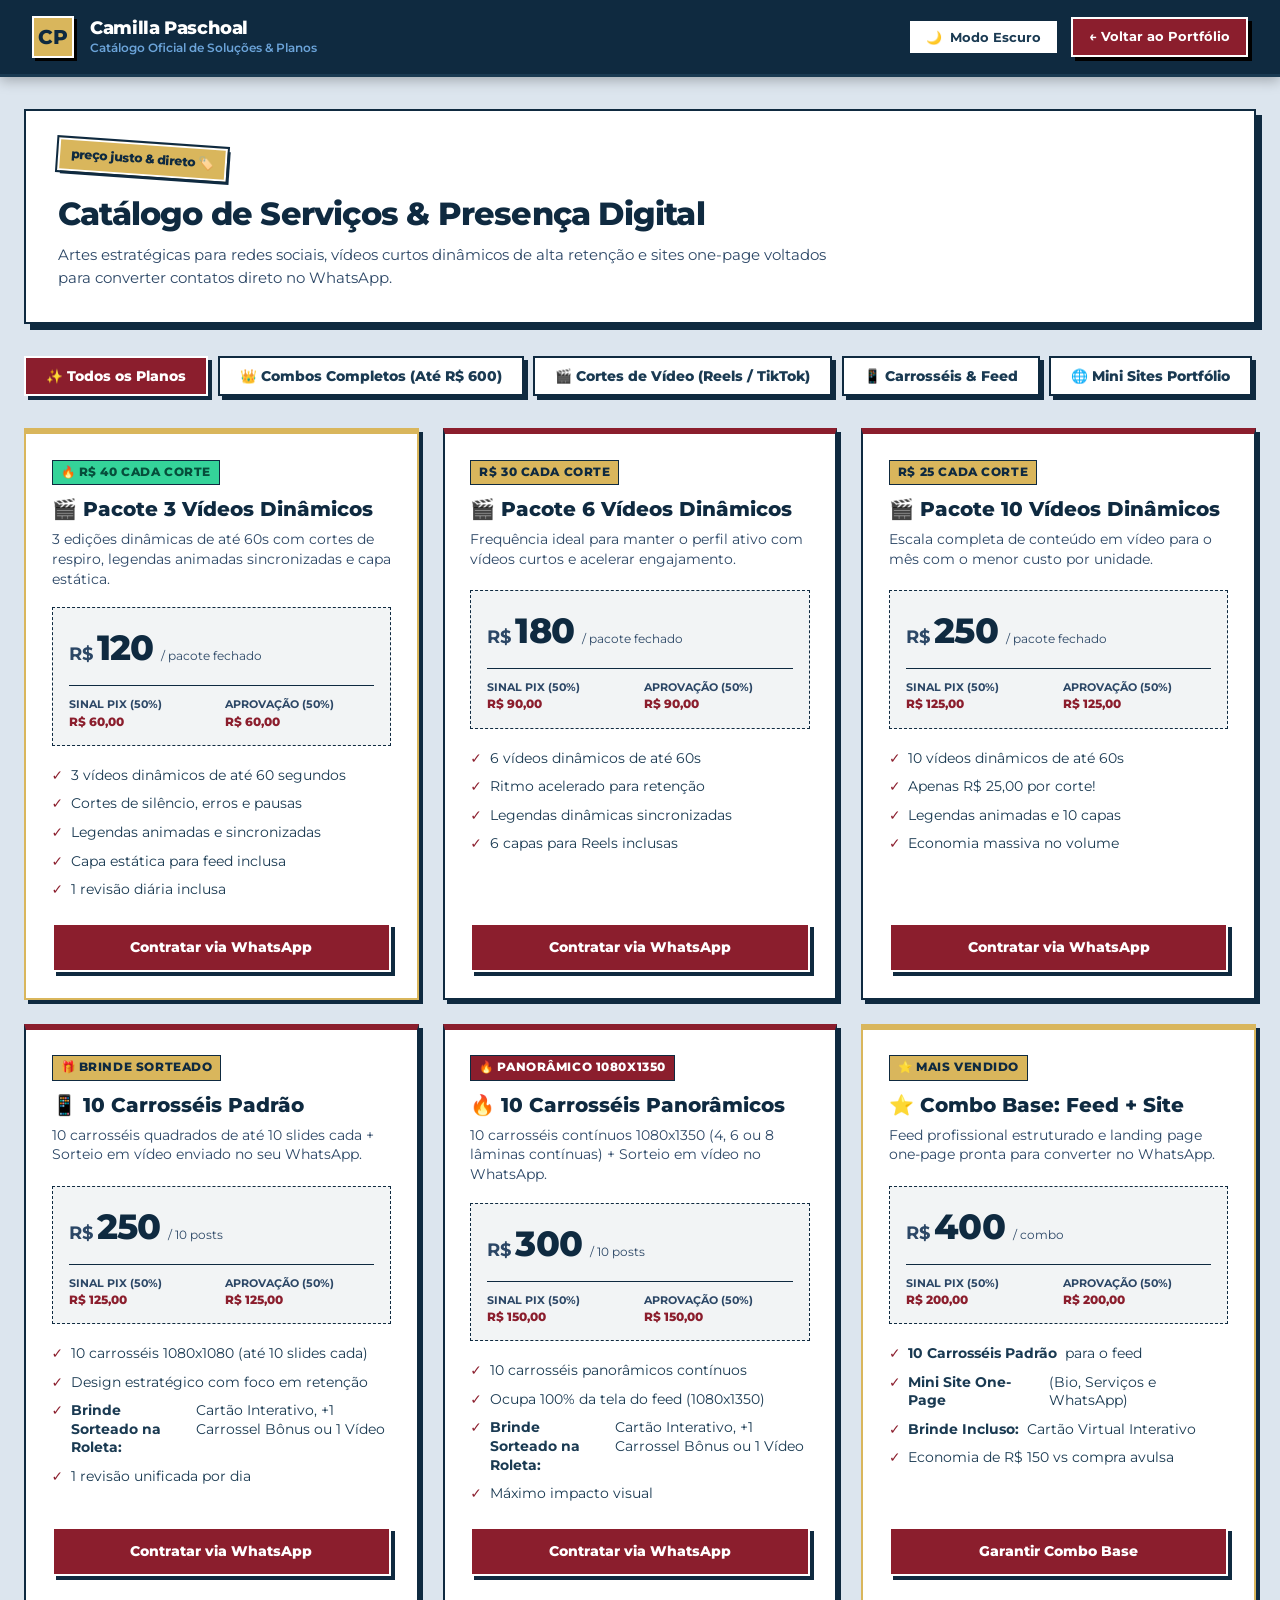
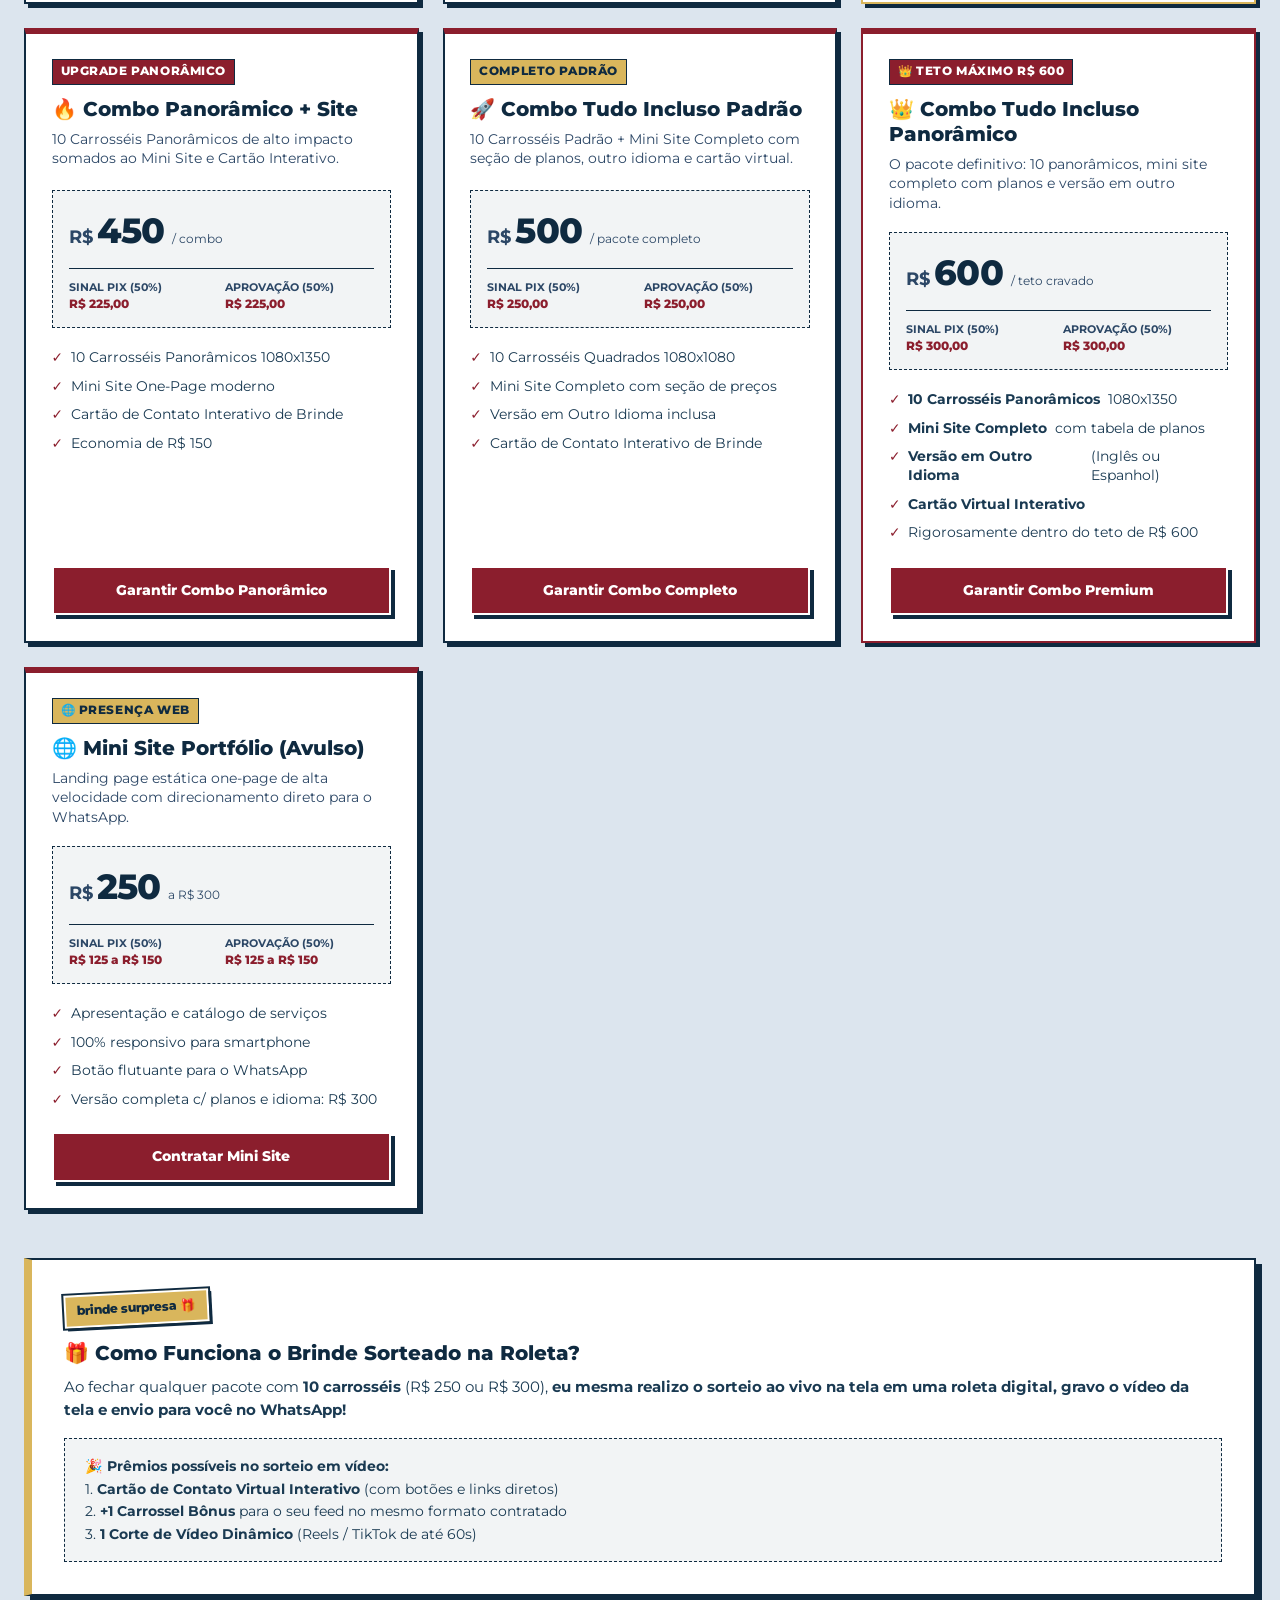
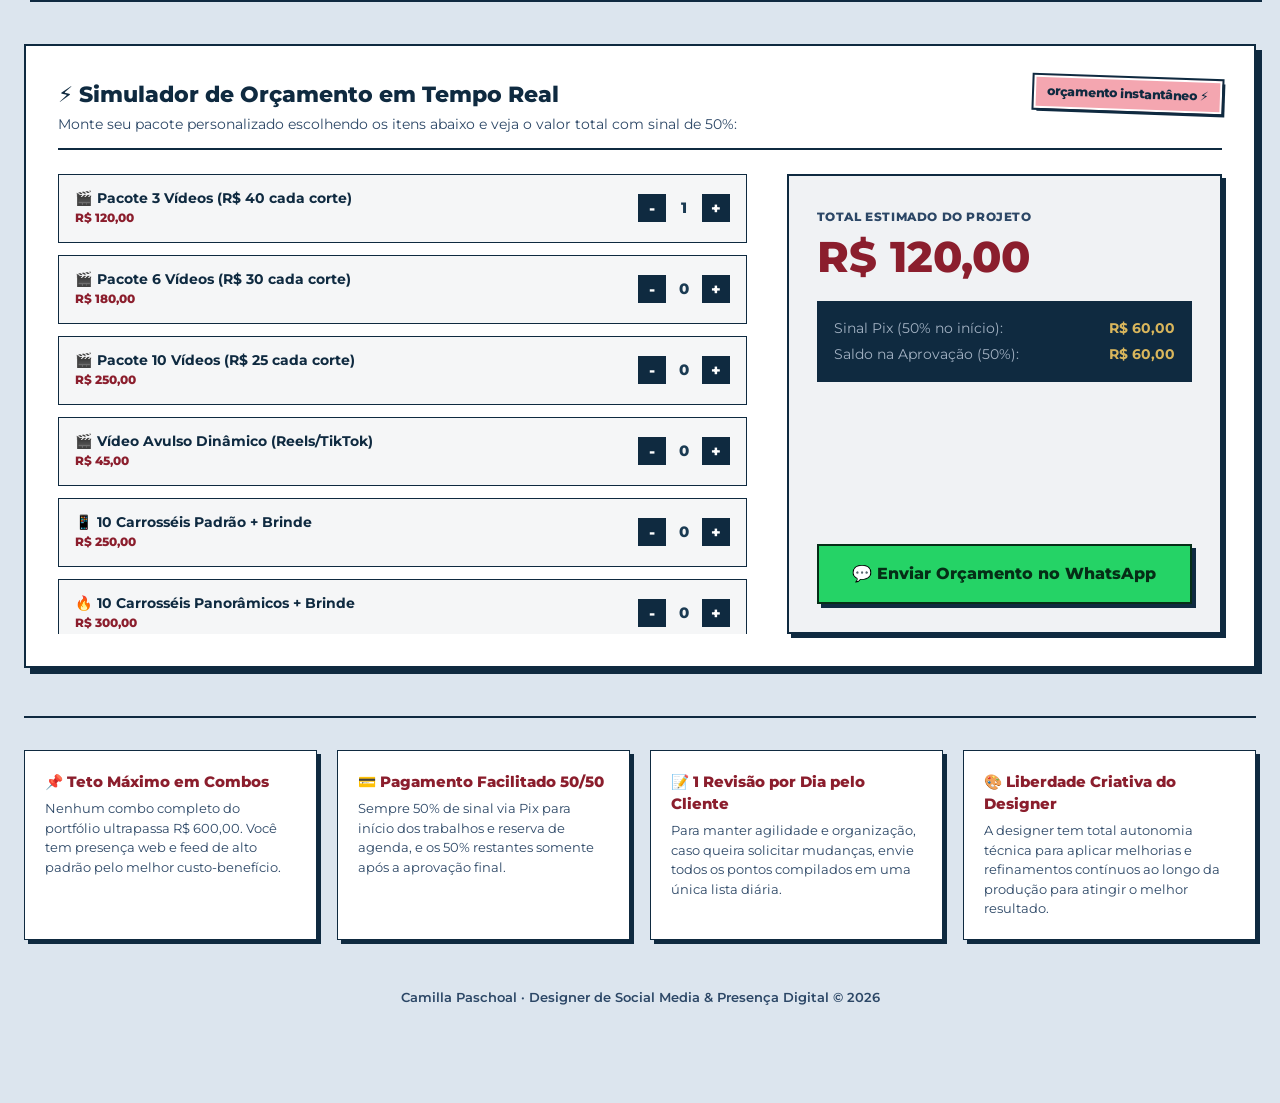
==== commit 1df42bd9: "Atualiza site (10/11/2026 04:10)" ====
--- a/catalogo.html
+++ b/catalogo.html
@@ -459,15 +459,19 @@
       box-shadow: var(--shadow-md);
     }
 
-    .btn-hire.primary {
-      background: var(--wine-700);
-      color: #FFFFFF;
-      border-color: #FFFFFF;
-    }
-
+    .btn-hire,
+    .btn-hire.primary,
     .btn-hire.outline {
-      background: var(--card-bg);
-      color: var(--text);
+      background: var(--wine-700) !important;
+      color: #FFFFFF !important;
+      border: 2px solid #FFFFFF !important;
+    }
+
+    .btn-hire:hover,
+    .btn-hire.primary:hover,
+    .btn-hire.outline:hover {
+      background: var(--wine-800) !important;
+      color: #FFFFFF !important;
     }
 
     /* ══ Banner de Sorteio de Brinde ══ */
@@ -805,7 +809,7 @@
           <li><span class="check">✓</span> 6 capas para Reels inclusas</li>
         </ul>
 
-        <a href="https://wa.me/5521982566564?text=Ol%C3%A1%20Camilla!%20Gostaria%20de%20contratar%20o%20Pacote%20de%206%20V%C3%ADdeos%20(R$%20180)." target="_blank" rel="noopener noreferrer" class="btn-hire outline">Contratar via WhatsApp</a>
+        <a href="https://wa.me/5521982566564?text=Ol%C3%A1%20Camilla!%20Gostaria%20de%20contratar%20o%20Pacote%20de%206%20V%C3%ADdeos%20(R$%20180)." target="_blank" rel="noopener noreferrer" class="btn-hire primary">Contratar via WhatsApp</a>
       </article>
 
       <!-- PLANO 3: Pacote 10 Vídeos -->
@@ -839,7 +843,7 @@
           <li><span class="check">✓</span> Economia massiva no volume</li>
         </ul>
 
-        <a href="https://wa.me/5521982566564?text=Ol%C3%A1%20Camilla!%20Gostaria%20de%20contratar%20o%20Pacote%20de%2010%20V%C3%ADdeos%20(R$%20250)." target="_blank" rel="noopener noreferrer" class="btn-hire outline">Contratar via WhatsApp</a>
+        <a href="https://wa.me/5521982566564?text=Ol%C3%A1%20Camilla!%20Gostaria%20de%20contratar%20o%20Pacote%20de%2010%20V%C3%ADdeos%20(R$%20250)." target="_blank" rel="noopener noreferrer" class="btn-hire primary">Contratar via WhatsApp</a>
       </article>
 
       <!-- PLANO 4: 10 Carrosséis Padrão + Brinde Sorteado -->
@@ -873,7 +877,7 @@
           <li><span class="check">✓</span> 1 revisão unificada por dia</li>
         </ul>
 
-        <a href="https://wa.me/5521982566564?text=Ol%C3%A1%20Camilla!%20Gostaria%20de%20contratar%2010%20Carross%C3%A9is%20Padr%C3%A3o%20(R$%20250)." target="_blank" rel="noopener noreferrer" class="btn-hire outline">Contratar via WhatsApp</a>
+        <a href="https://wa.me/5521982566564?text=Ol%C3%A1%20Camilla!%20Gostaria%20de%20contratar%2010%20Carross%C3%A9is%20Padr%C3%A3o%20(R$%20250)." target="_blank" rel="noopener noreferrer" class="btn-hire primary">Contratar via WhatsApp</a>
       </article>
 
       <!-- PLANO 5: 10 Carrosséis Panorâmicos + Brinde Sorteado -->
@@ -907,7 +911,7 @@
           <li><span class="check">✓</span> Máximo impacto visual</li>
         </ul>
 
-        <a href="https://wa.me/5521982566564?text=Ol%C3%A1%20Camilla!%20Gostaria%20de%20contratar%2010%20Carross%C3%A9is%20Panor%C3%A2micos%20(R$%20300)." target="_blank" rel="noopener noreferrer" class="btn-hire outline">Contratar via WhatsApp</a>
+        <a href="https://wa.me/5521982566564?text=Ol%C3%A1%20Camilla!%20Gostaria%20de%20contratar%2010%20Carross%C3%A9is%20Panor%C3%A2micos%20(R$%20300)." target="_blank" rel="noopener noreferrer" class="btn-hire primary">Contratar via WhatsApp</a>
       </article>
 
       <!-- PLANO 6: Combo Base -->
@@ -975,7 +979,7 @@
           <li><span class="check">✓</span> Economia de R$ 150</li>
         </ul>
 
-        <a href="https://wa.me/5521982566564?text=Ol%C3%A1%20Camilla!%20Quero%20o%20Combo%20Panor%C3%A2mico%20%2B%20Site%20(R$%20450)." target="_blank" rel="noopener noreferrer" class="btn-hire outline">Garantir Combo Panorâmico</a>
+        <a href="https://wa.me/5521982566564?text=Ol%C3%A1%20Camilla!%20Quero%20o%20Combo%20Panor%C3%A2mico%20%2B%20Site%20(R$%20450)." target="_blank" rel="noopener noreferrer" class="btn-hire primary">Garantir Combo Panorâmico</a>
       </article>
 
       <!-- PLANO 8: Combo Tudo Incluso Padrão -->
@@ -1009,7 +1013,7 @@
           <li><span class="check">✓</span> Cartão de Contato Interativo de Brinde</li>
         </ul>
 
-        <a href="https://wa.me/5521982566564?text=Ol%C3%A1%20Camilla!%20Quero%20o%20Combo%20Tudo%20Incluso%20Padr%C3%A3o%20(R$%20500)." target="_blank" rel="noopener noreferrer" class="btn-hire outline">Garantir Combo Completo</a>
+        <a href="https://wa.me/5521982566564?text=Ol%C3%A1%20Camilla!%20Quero%20o%20Combo%20Tudo%20Incluso%20Padr%C3%A3o%20(R$%20500)." target="_blank" rel="noopener noreferrer" class="btn-hire primary">Garantir Combo Completo</a>
       </article>
 
       <!-- PLANO 9: Combo Tudo Incluso Panorâmico (TETO R$ 600) -->
@@ -1078,7 +1082,7 @@
           <li><span class="check">✓</span> Versão completa c/ planos e idioma: R$ 300</li>
         </ul>
 
-        <a href="https://wa.me/5521982566564?text=Ol%C3%A1%20Camilla!%20Gostaria%20de%20criar%20um%20Mini%20Site%20Portf%C3%B3lio." target="_blank" rel="noopener noreferrer" class="btn-hire outline">Contratar Mini Site</a>
+        <a href="https://wa.me/5521982566564?text=Ol%C3%A1%20Camilla!%20Gostaria%20de%20criar%20um%20Mini%20Site%20Portf%C3%B3lio." target="_blank" rel="noopener noreferrer" class="btn-hire primary">Contratar Mini Site</a>
       </article>
 
     </div>
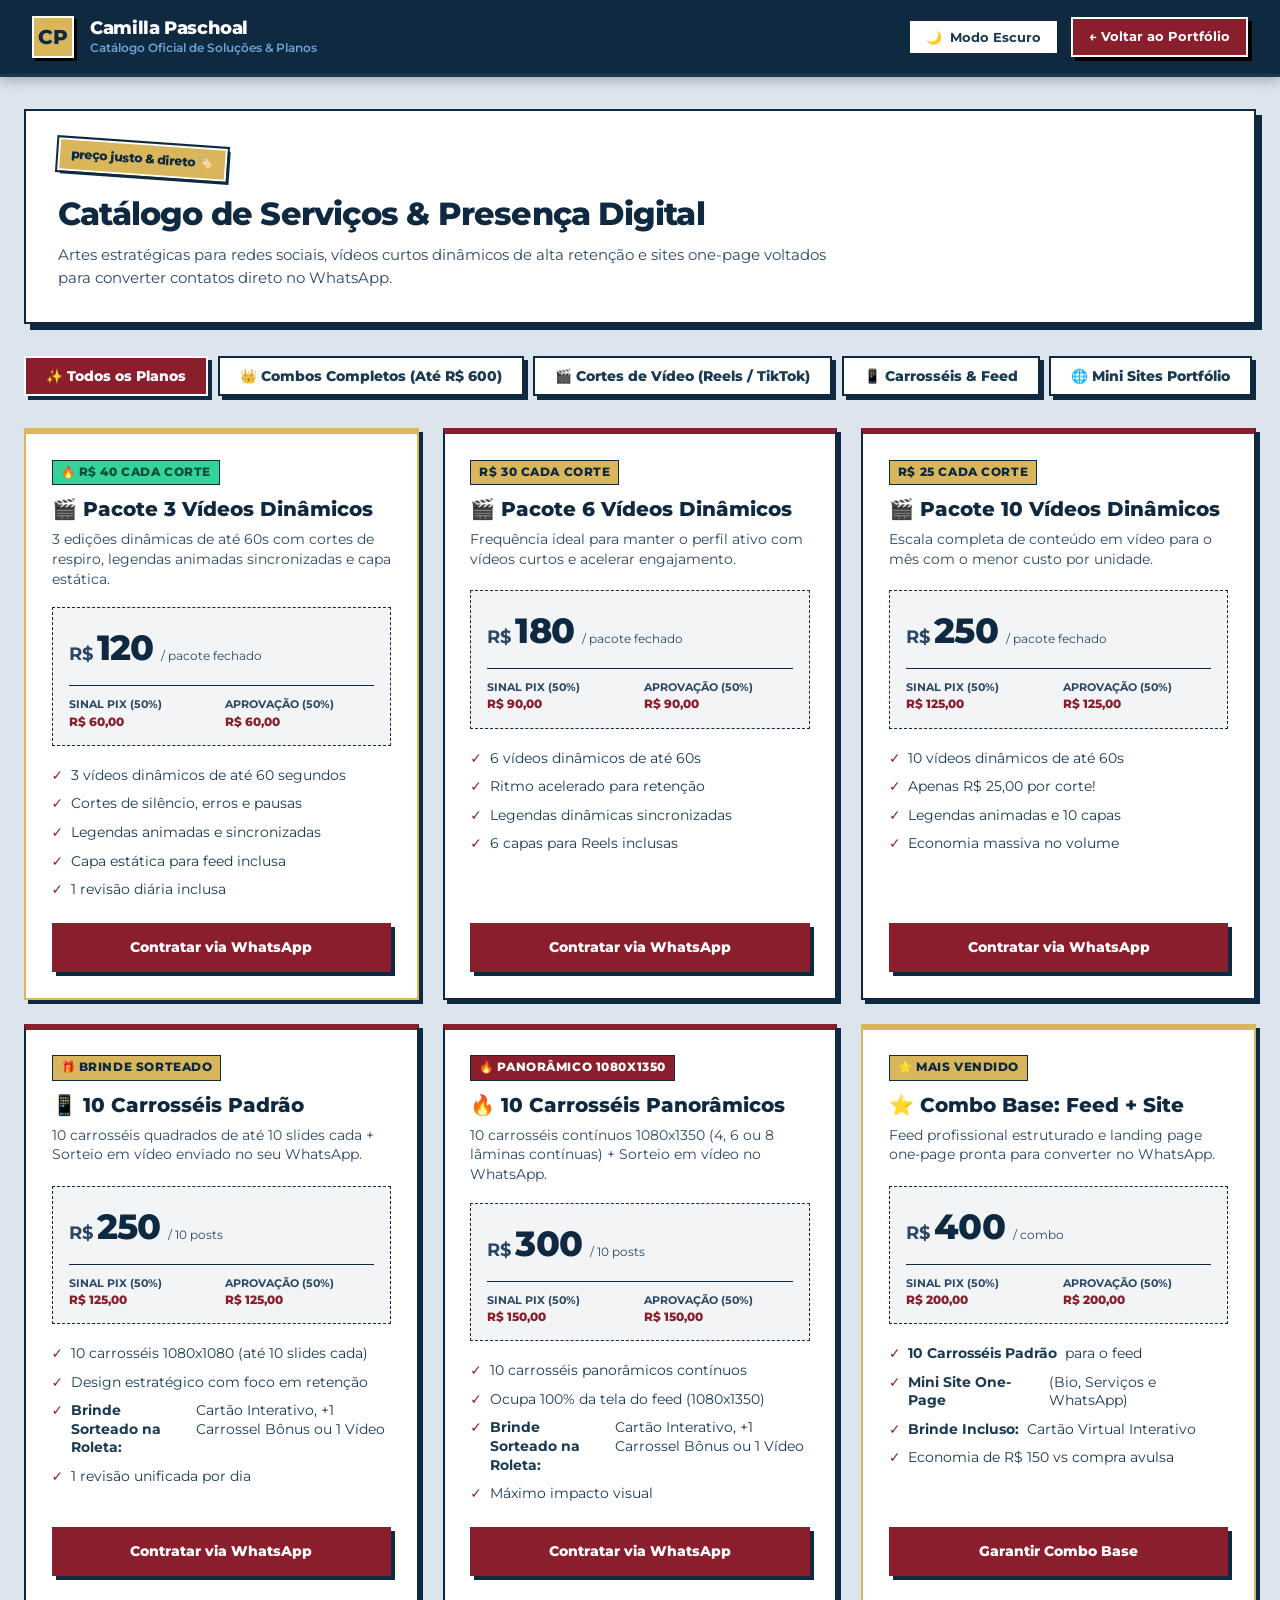
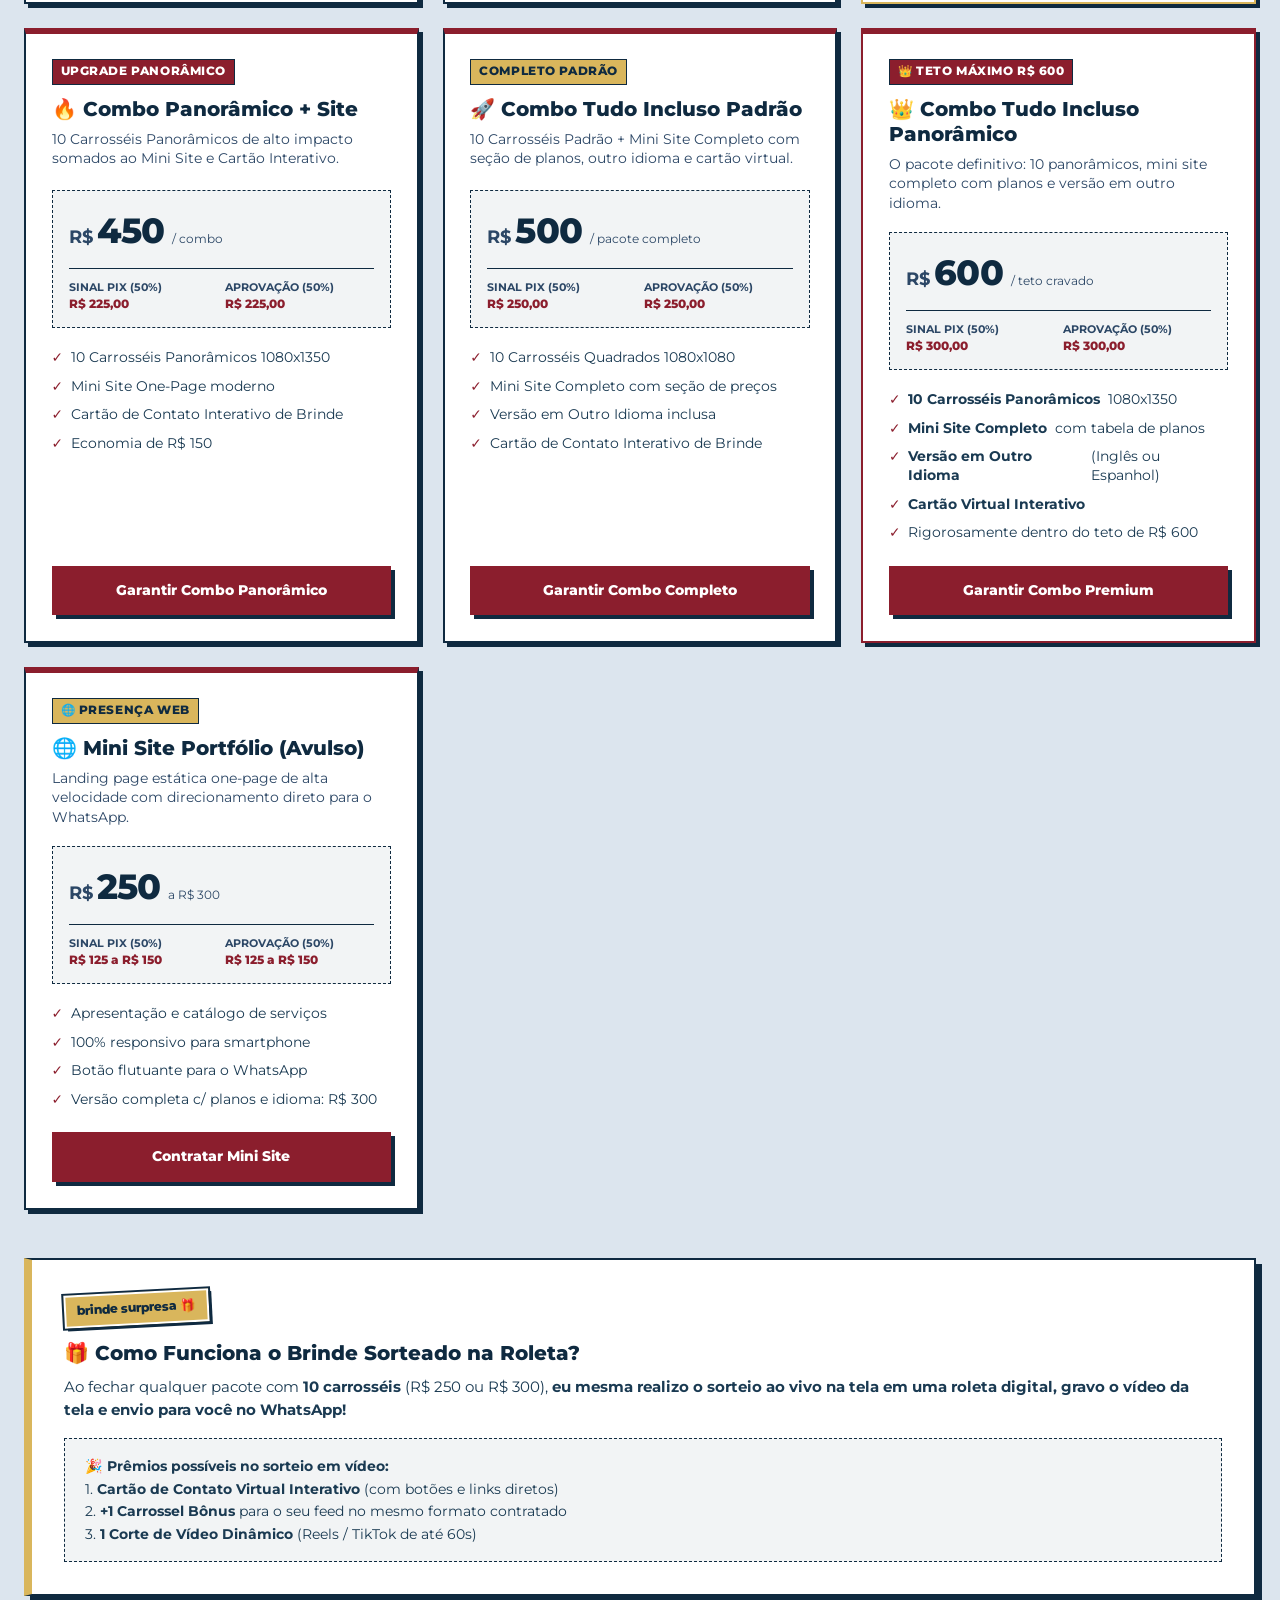
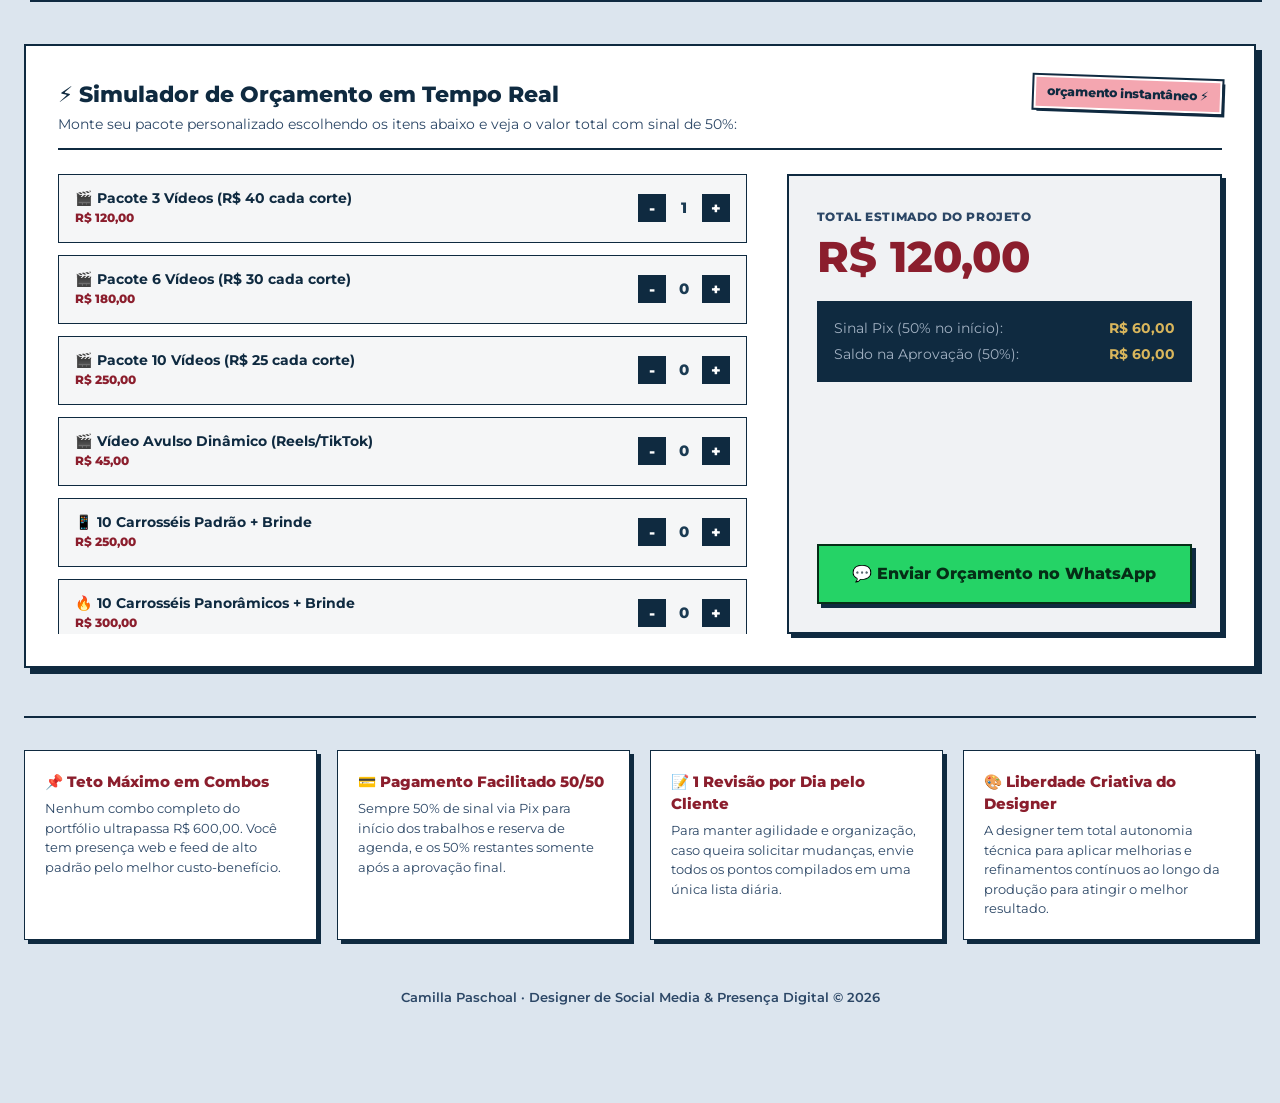
==== commit 2b60683c: "Atualiza site (10/11/2026 04:37)" ====
--- a/catalogo.html
+++ b/catalogo.html
@@ -464,7 +464,7 @@
     .btn-hire.outline {
       background: var(--wine-700) !important;
       color: #FFFFFF !important;
-      border: 2px solid #FFFFFF !important;
+      border: 2px solid transparent !important;
     }
 
     .btn-hire:hover,
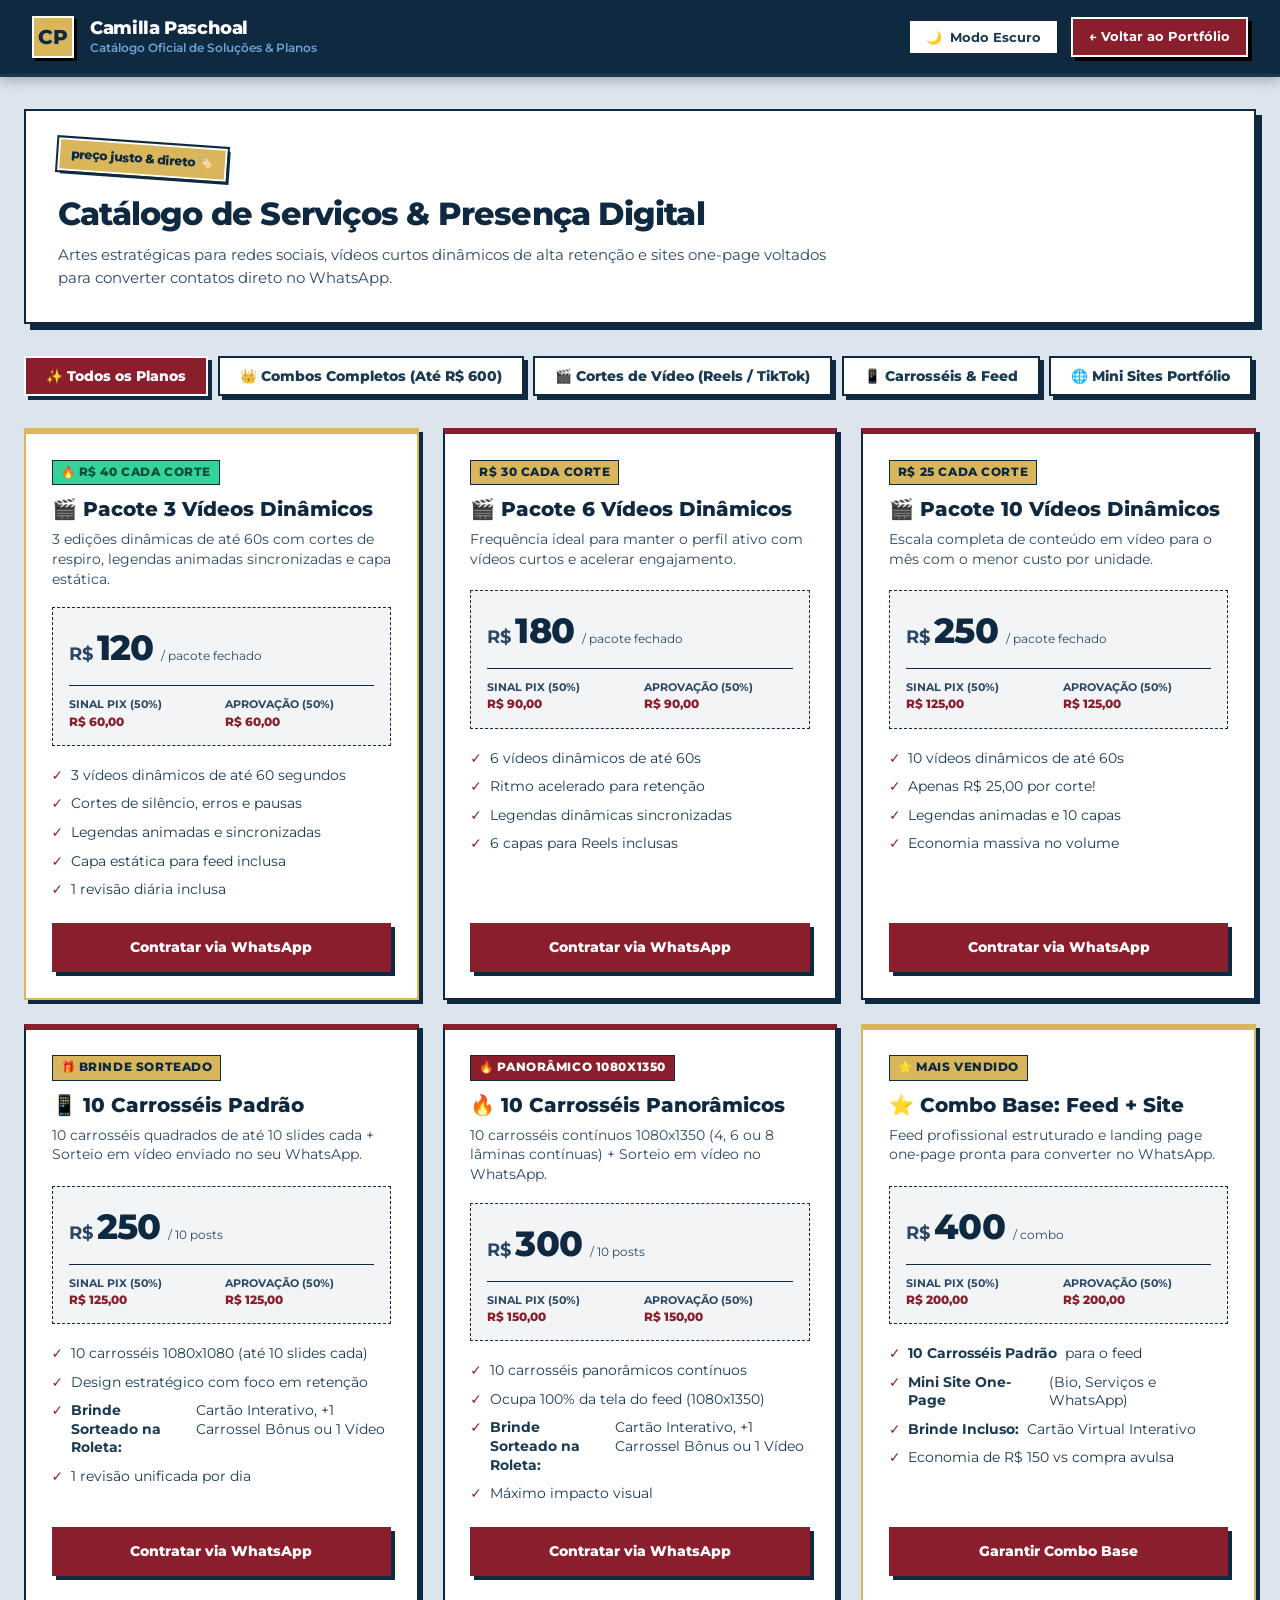
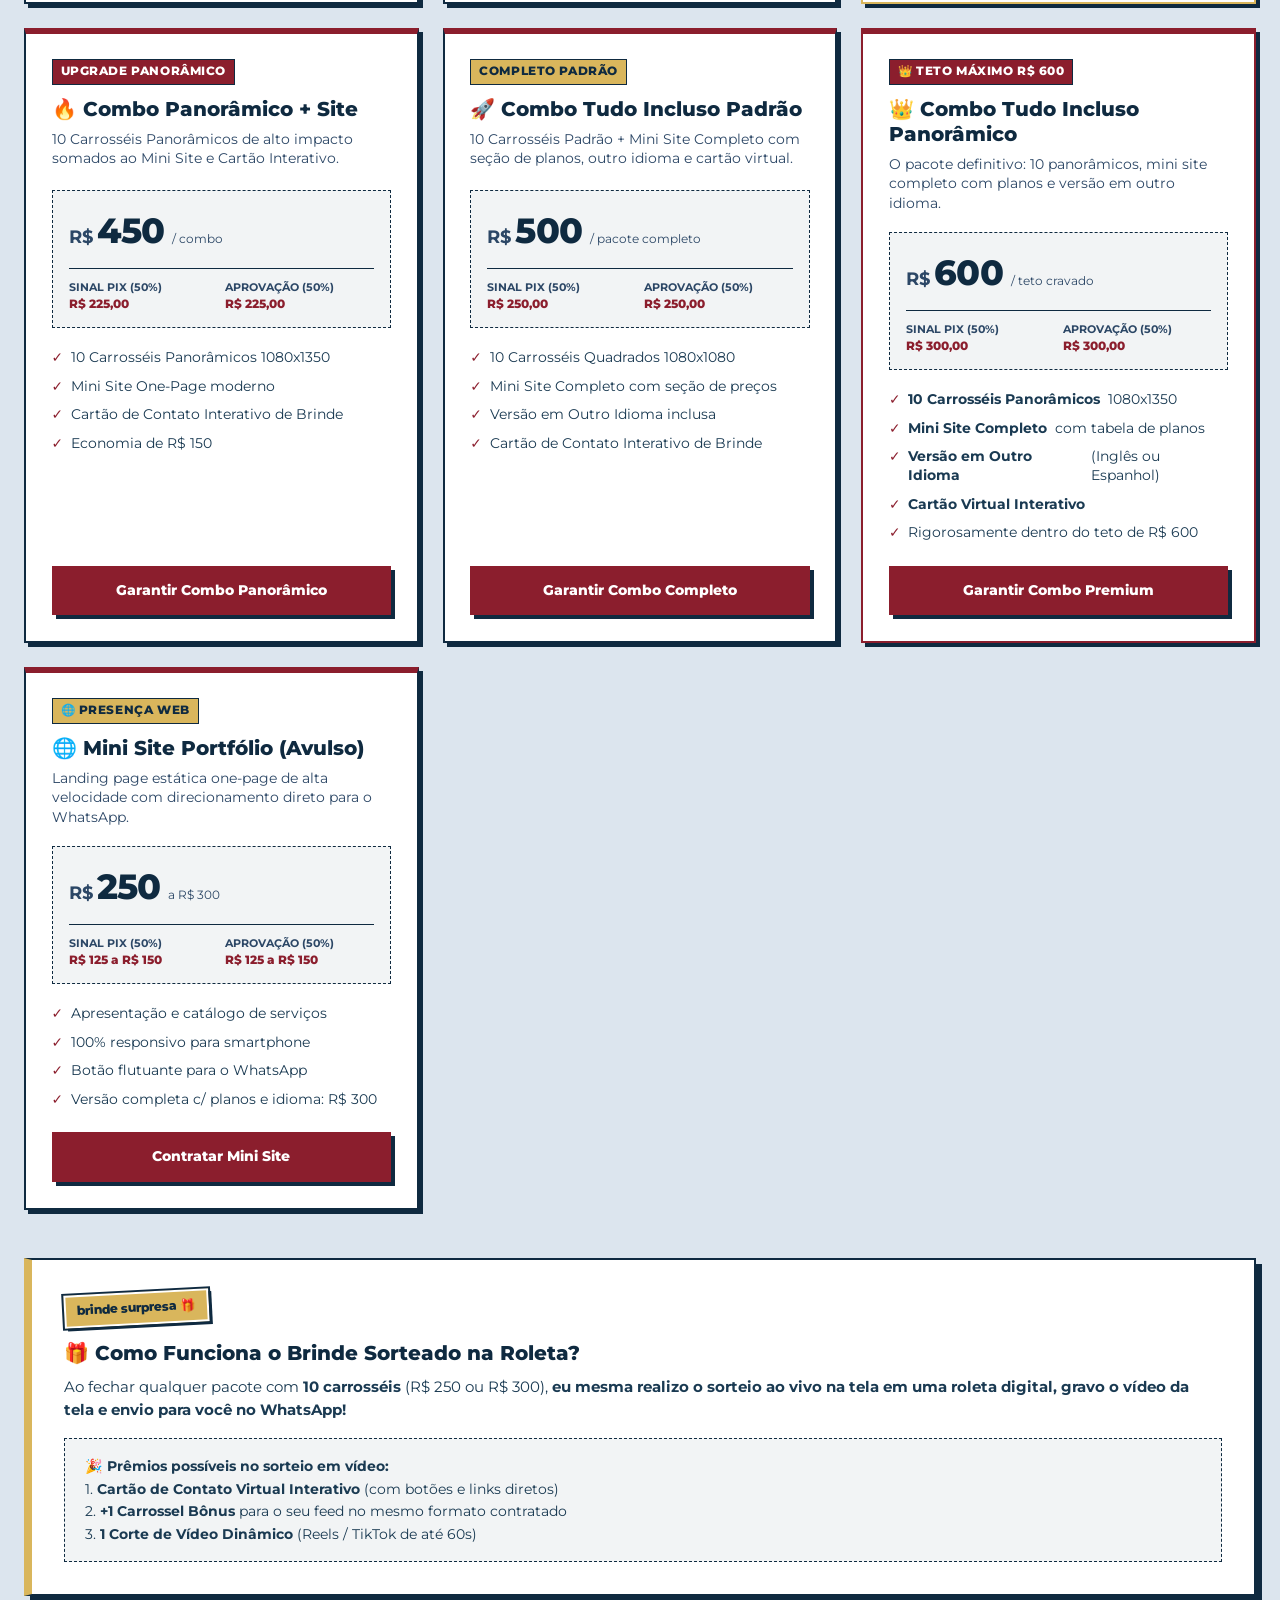
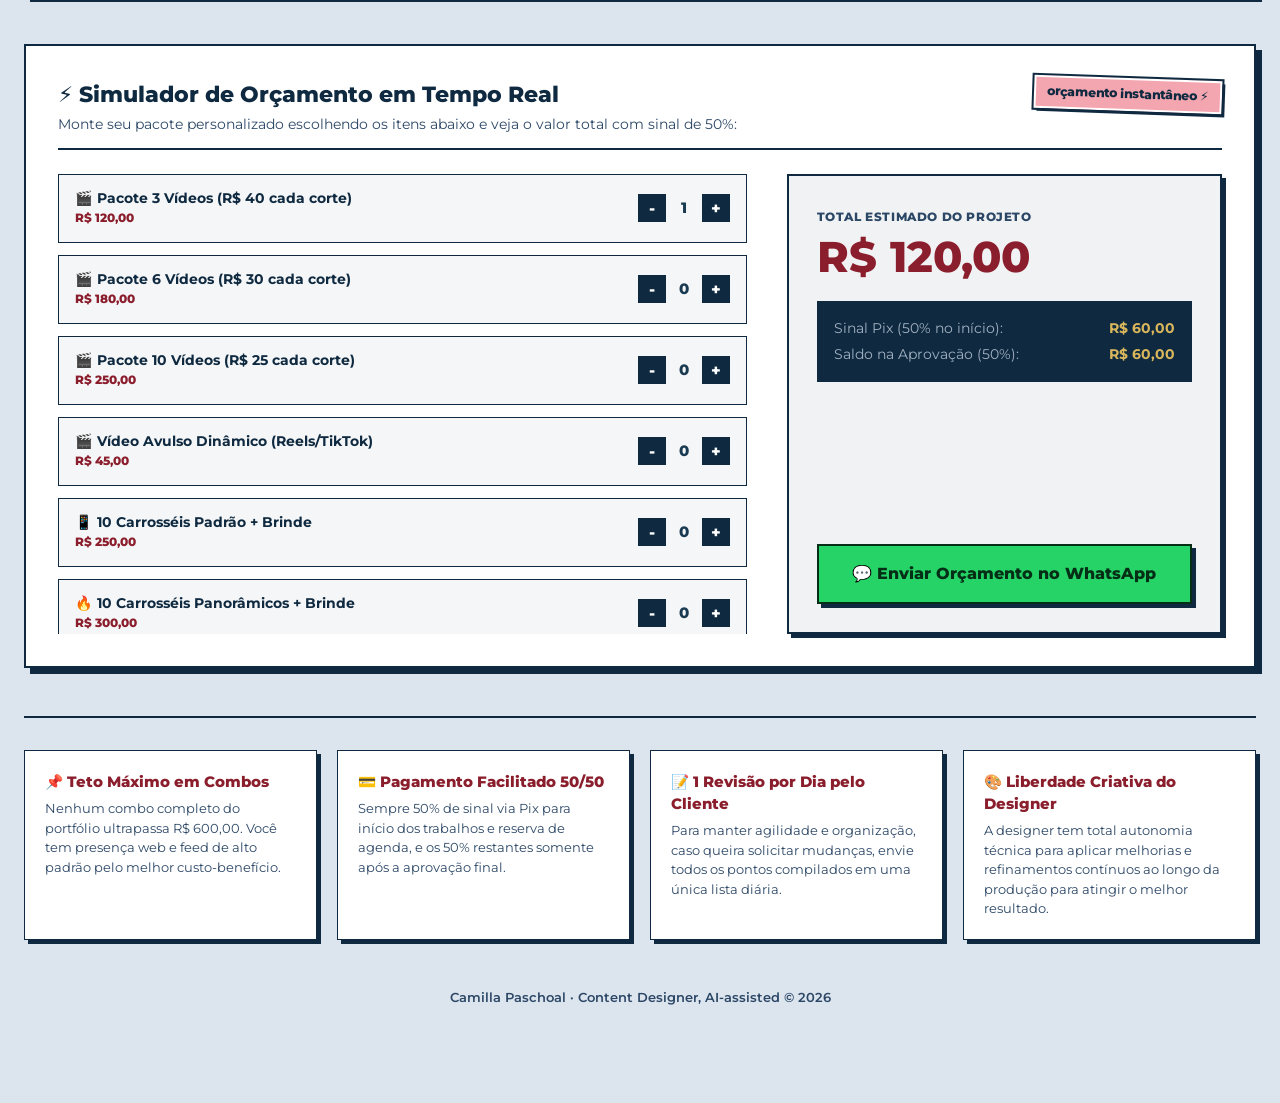
==== commit ab97e692: "Atualiza site (11/11/2026 03:02)" ====
--- a/catalogo.html
+++ b/catalogo.html
@@ -1318,7 +1318,7 @@
 
     <!-- Rodapé -->
     <footer>
-      <p>Camilla Paschoal · Designer de Social Media & Presença Digital &copy; 2026</p>
+      <p>Camilla Paschoal · Content Designer, AI-assisted &copy; 2026</p>
     </footer>
 
   </div>
